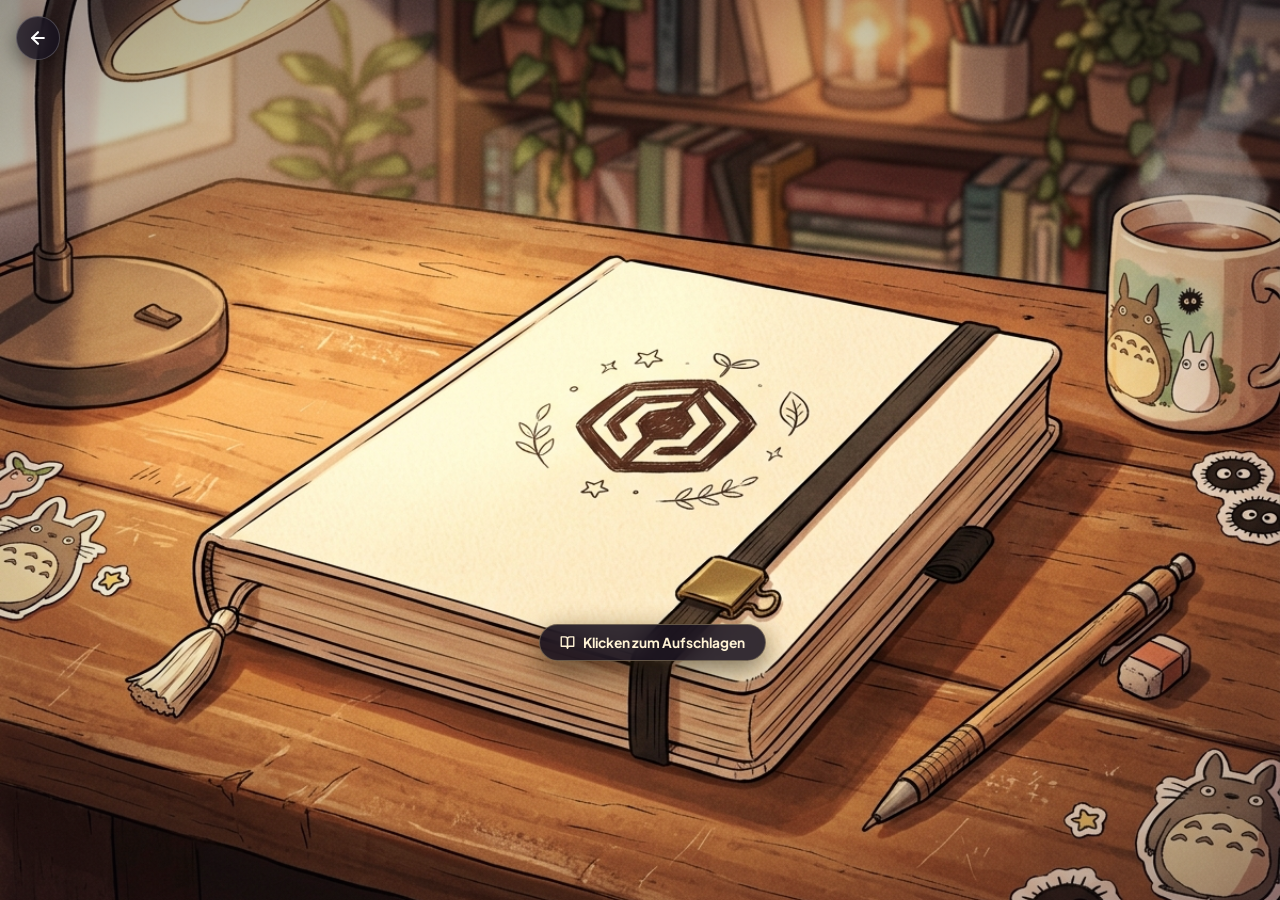
==== myNotebook.html @ 1971ec90 "feat: add myNotebook feature with interactive desk scene and notebook reader interface" ====
<!doctype html>
<html lang="de">
<head>
  <meta charset="utf-8">
  <meta name="viewport" content="width=device-width,initial-scale=1,viewport-fit=cover">
  <title>myNotebook · Hexagonum</title>
  <meta name="description" content="myNotebook – Offizielle Ankündigungen, Dev-Logs und Zukunftsideen von Hexagonum.">
  <link rel="preconnect" href="https://fonts.googleapis.com">
  <link rel="preconnect" href="https://fonts.gstatic.com" crossorigin>
  <link rel="stylesheet" href="https://fonts.googleapis.com/css2?family=IBM+Plex+Mono:wght@500;600&family=Plus+Jakarta+Sans:wght@400;500;600;700;800&display=swap">

  <style>
    /* ===== RESET & BASE ===== */
    *, *::before, *::after { box-sizing: border-box; margin: 0; padding: 0; }

    html, body {
      width: 100%; height: 100%; overflow: hidden;
      font-family: 'Plus Jakarta Sans', system-ui, -apple-system, sans-serif;
      background: #0D0A14;
      color: #16142A;
      user-select: none;
      -webkit-user-select: none;
    }

    /* ===== TOP RETURN BUTTON ONLY ===== */
    .btn-back {
      position: fixed;
      top: max(16px, env(safe-area-inset-top, 16px));
      left: max(16px, env(safe-area-inset-left, 16px));
      z-index: 999;
      width: 44px; height: 44px;
      border-radius: 50%;
      background: rgba(18, 14, 28, 0.75);
      -webkit-backdrop-filter: blur(14px);
      backdrop-filter: blur(14px);
      border: 1px solid rgba(255, 255, 255, 0.2);
      color: #FFFFFF;
      display: flex; align-items: center; justify-content: center;
      text-decoration: none;
      box-shadow: 0 6px 20px rgba(0, 0, 0, 0.45);
      transition: all 0.25s cubic-bezier(0.2, 0.8, 0.2, 1);
      cursor: pointer;
    }
    .btn-back:hover {
      background: rgba(30, 22, 50, 0.95);
      border-color: rgba(255, 255, 255, 0.4);
      transform: translateX(-3px) scale(1.06);
    }
    .btn-back svg { display: block; flex: none; }

    /* ===== DESK SCENE (Cartoon Book on Desk) ===== */
    #desk-scene {
      position: fixed; inset: 0;
      background: url('img/desk_notebook_closed.jpg') center center / cover no-repeat;
      display: flex; align-items: center; justify-content: center;
      transition: filter 0.6s ease, transform 0.6s cubic-bezier(0.16, 1, 0.3, 1), opacity 0.6s ease;
      will-change: transform, filter, opacity;
    }
    #desk-scene.zooming {
      transform: scale(1.08);
      filter: blur(3px);
      opacity: 0.15;
    }

    /* Vignette overlay */
    #desk-scene::after {
      content: '';
      position: absolute; inset: 0; pointer-events: none;
      background: radial-gradient(ellipse 90% 80% at 50% 55%, transparent 40%, rgba(10, 7, 18, 0.45) 95%);
    }

    /* Hotspot over the notebook on the table */
    #notebook-hotspot {
      position: relative;
      z-index: 10;
      width: clamp(260px, 36vw, 440px);
      aspect-ratio: 4 / 3.4;
      margin-top: 8vh;
      margin-left: 2vw;
      border-radius: 20px;
      cursor: pointer;
      display: flex;
      flex-direction: column;
      align-items: center;
      justify-content: flex-end;
      padding-bottom: 12px;
      transition: transform 0.35s cubic-bezier(0.18, 0.89, 0.32, 1.25);
    }

    /* Glow outline on hover */
    #notebook-hotspot::before {
      content: '';
      position: absolute;
      inset: 8px;
      border-radius: 16px;
      border: 2px dashed rgba(255, 220, 140, 0);
      background: rgba(255, 235, 170, 0);
      transition: all 0.35s ease;
      pointer-events: none;
    }

    #notebook-hotspot:hover {
      transform: translateY(-8px) scale(1.02);
    }

    #notebook-hotspot:hover::before {
      border-color: rgba(255, 230, 150, 0.7);
      background: rgba(255, 220, 130, 0.08);
      box-shadow: 0 0 35px rgba(255, 200, 100, 0.35);
    }

    /* Floating hint button below the book */
    .desk-open-badge {
      display: inline-flex;
      align-items: center;
      gap: 8px;
      padding: 9px 20px;
      background: rgba(20, 15, 28, 0.86);
      -webkit-backdrop-filter: blur(12px);
      backdrop-filter: blur(12px);
      border: 1px solid rgba(255, 230, 160, 0.3);
      border-radius: 999px;
      font-size: 0.86rem;
      font-weight: 700;
      color: #FFF3D6;
      box-shadow: 0 10px 28px rgba(0, 0, 0, 0.5), 0 0 20px rgba(230, 170, 70, 0.2);
      transition: transform 0.25s ease, background 0.25s ease;
      pointer-events: none;
      animation: float-pulse 3s ease-in-out infinite;
    }

    #notebook-hotspot:hover .desk-open-badge {
      transform: translateY(-3px) scale(1.06);
      background: rgba(35, 24, 50, 0.95);
      border-color: rgba(255, 230, 160, 0.6);
    }

    @keyframes float-pulse {
      0%, 100% { transform: translateY(0); }
      50% { transform: translateY(-5px); }
    }

    /* ===== OPEN NOTEBOOK OVERLAY ===== */
    /* Requirement 3: Background in wood design */
    #open-overlay {
      position: fixed;
      inset: 0;
      z-index: 100;
      background:
        radial-gradient(ellipse 95% 85% at 50% 50%, rgba(20, 14, 8, 0.25) 0%, rgba(10, 6, 3, 0.68) 100%),
        url('img/wood_desk_open_bg.jpg') center center / cover no-repeat;
      display: flex;
      flex-direction: column;
      align-items: center;
      justify-content: center;
      padding: 20px;
      opacity: 0;
      pointer-events: none;
      transform: scale(0.95);
      transition: opacity 0.5s cubic-bezier(0.16, 1, 0.3, 1), transform 0.5s cubic-bezier(0.16, 1, 0.3, 1);
    }

    #open-overlay.active {
      opacity: 1;
      pointer-events: auto;
      transform: scale(1);
    }

    /* Close button top right */
    .btn-close-book {
      position: absolute;
      top: max(16px, env(safe-area-inset-top, 16px));
      right: max(16px, env(safe-area-inset-right, 16px));
      z-index: 120;
      padding: 8px 18px;
      border-radius: 999px;
      background: rgba(24, 18, 12, 0.82);
      -webkit-backdrop-filter: blur(14px);
      backdrop-filter: blur(14px);
      border: 1px solid rgba(255, 255, 255, 0.16);
      color: #F5EFE6;
      font-size: 0.82rem;
      font-weight: 600;
      font-family: inherit;
      cursor: pointer;
      display: flex;
      align-items: center;
      gap: 7px;
      box-shadow: 0 8px 24px rgba(0, 0, 0, 0.4);
      transition: all 0.2s ease;
    }

    .btn-close-book:hover {
      background: rgba(45, 32, 20, 0.95);
      border-color: rgba(255, 255, 255, 0.35);
      transform: translateY(-2px);
      color: #FFFFFF;
    }

    /* ===== STRAIGHT OPEN NOTEBOOK (Requirement 1) ===== */
    .notebook-container {
      position: relative;
      width: 100%;
      max-width: 980px;
      height: clamp(440px, 76vh, 640px);
      display: flex;
      align-items: center;
      justify-content: center;
    }

    /* Navigation Arrows */
    .nav-arrow {
      position: absolute;
      top: 50%;
      z-index: 30;
      transform: translateY(-50%);
      width: 44px;
      height: 44px;
      border-radius: 50%;
      background: rgba(26, 18, 12, 0.85);
      -webkit-backdrop-filter: blur(12px);
      backdrop-filter: blur(12px);
      border: 1px solid rgba(255, 255, 255, 0.22);
      color: #FFFFFF;
      display: flex;
      align-items: center;
      justify-content: center;
      cursor: pointer;
      box-shadow: 0 8px 24px rgba(0, 0, 0, 0.45);
      transition: all 0.2s cubic-bezier(0.2, 0.8, 0.2, 1);
    }
    .nav-arrow:hover {
      background: rgba(48, 34, 22, 0.98);
      border-color: rgba(255, 255, 255, 0.45);
      transform: translateY(-50%) scale(1.1);
    }
    .nav-arrow:disabled {
      opacity: 0.2;
      pointer-events: none;
    }
    #btn-prev { left: -22px; }
    #btn-next { right: -22px; }

    /* The Straight Open Book */
    .notebook-spread {
      position: relative;
      z-index: 10;
      width: 100%;
      height: 100%;
      display: flex;
      flex-direction: row;
      border-radius: 12px;
      background: #FFFFFF;
      box-shadow:
        0 35px 80px -15px rgba(0, 0, 0, 0.7),
        0 12px 30px -8px rgba(0, 0, 0, 0.5),
        0 0 0 1px rgba(0, 0, 0, 0.08);
      overflow: hidden;
      transform: none !important; /* Guarantee 100% straight notebook */
    }

    .notebook-spread.turning {
      animation: spread-flip 0.35s ease;
    }

    @keyframes spread-flip {
      0%, 100% { filter: brightness(1); }
      50% { filter: brightness(0.92); }
    }

    /* Center Spine Crease */
    .notebook-spine {
      position: absolute;
      top: 0;
      bottom: 0;
      left: 50%;
      width: 36px;
      transform: translateX(-50%);
      z-index: 20;
      background: linear-gradient(
        90deg,
        rgba(0, 0, 0, 0.2) 0%,
        rgba(0, 0, 0, 0.06) 35%,
        rgba(0, 0, 0, 0.03) 50%,
        rgba(0, 0, 0, 0.06) 65%,
        rgba(0, 0, 0, 0.2) 100%
      );
      pointer-events: none;
    }

    /* Bookmark Ribbon */
    .bookmark-ribbon {
      position: absolute;
      top: -6px;
      left: calc(50% - 7px);
      width: 14px;
      height: calc(100% + 28px);
      background: linear-gradient(180deg, #991B1B 0%, #DC2626 80%, #7F1D1D 100%);
      box-shadow: 2px 4px 10px rgba(0, 0, 0, 0.35);
      z-index: 25;
      pointer-events: none;
      clip-path: polygon(0 0, 100% 0, 100% 100%, 50% calc(100% - 10px), 0 100%);
    }

    /* ===== CLEAN WHITE PAGES (Requirement 1) ===== */
    .page {
      flex: 1;
      height: 100%;
      background: #FFFFFF;
      overflow-y: auto;
      overflow-x: hidden;
      padding: 38px 42px 44px;
      display: flex;
      flex-direction: column;
      position: relative;
    }

    .page::-webkit-scrollbar { width: 5px; }
    .page::-webkit-scrollbar-thumb { background: rgba(0, 0, 0, 0.12); border-radius: 999px; }

    .page-left {
      border-right: 1px solid rgba(0, 0, 0, 0.06);
      box-shadow: inset -15px 0 25px rgba(0, 0, 0, 0.03);
    }

    .page-right {
      box-shadow: inset 15px 0 25px rgba(0, 0, 0, 0.03);
    }

    /* Page Content Styling: Editorial & Announcement */
    .page-badge {
      align-self: flex-start;
      font-family: 'IBM Plex Mono', monospace;
      font-size: 0.65rem;
      font-weight: 600;
      letter-spacing: 0.14em;
      text-transform: uppercase;
      padding: 3px 10px;
      border-radius: 4px;
      margin-bottom: 12px;
    }
    .badge-purple { background: #F3EEFE; color: #7C3AED; }
    .badge-blue { background: #EFF6FF; color: #2563EB; }
    .badge-amber { background: #FEF3C7; color: #D97706; }

    .page-title {
      font-size: 1.45rem;
      font-weight: 800;
      color: #12131A;
      letter-spacing: -0.02em;
      line-height: 1.25;
      margin-bottom: 6px;
    }

    .page-date {
      font-family: 'IBM Plex Mono', monospace;
      font-size: 0.72rem;
      color: #797E96;
      margin-bottom: 20px;
      display: block;
      border-bottom: 1px solid #ECEEF4;
      padding-bottom: 8px;
    }

    /* Announcement Cards & Paragraphs */
    .announce-card {
      background: #F8F9FC;
      border: 1px solid #E8EBF3;
      border-left: 4px solid #7C3AED;
      border-radius: 8px;
      padding: 14px 16px;
      margin-bottom: 16px;
    }

    .announce-card.card-blue { border-left-color: #2563EB; }
    .announce-card.card-amber { border-left-color: #F59E0B; }
    .announce-card.card-green { border-left-color: #10B981; }

    .announce-title {
      font-size: 0.96rem;
      font-weight: 700;
      color: #12131A;
      margin-bottom: 4px;
      display: flex;
      align-items: center;
      gap: 6px;
    }

    .announce-text {
      font-size: 0.86rem;
      line-height: 1.55;
      color: #4B4E63;
    }

    .bullet-list {
      list-style: none;
      margin: 10px 0;
      display: flex;
      flex-direction: column;
      gap: 8px;
    }

    .bullet-list li {
      font-size: 0.86rem;
      line-height: 1.5;
      color: #374151;
      padding-left: 18px;
      position: relative;
    }

    .bullet-list li::before {
      content: '✦';
      position: absolute;
      left: 0;
      color: #7C3AED;
      font-size: 0.8rem;
    }

    /* Page Footer / Page Number */
    .page-foot {
      margin-top: auto;
      padding-top: 14px;
      border-top: 1px solid #ECEEF4;
      display: flex;
      justify-content: space-between;
      align-items: center;
      font-family: 'IBM Plex Mono', monospace;
      font-size: 0.68rem;
      color: #9CA3AF;
    }

    /* Bottom Page Indicator */
    .page-counter-badge {
      margin-top: 16px;
      font-family: 'IBM Plex Mono', monospace;
      font-size: 0.78rem;
      font-weight: 600;
      letter-spacing: 0.08em;
      color: rgba(255, 255, 255, 0.75);
      background: rgba(20, 15, 10, 0.7);
      padding: 4px 14px;
      border-radius: 999px;
      border: 1px solid rgba(255, 255, 255, 0.12);
    }

    /* Mobile adjustments */
    @media (max-width: 768px) {
      .notebook-spread { flex-direction: column; overflow-y: auto; }
      .notebook-spine, .bookmark-ribbon { display: none; }
      .page-left { border-right: none; border-bottom: 1px solid #ECEEF4; }
      .page { padding: 24px 22px; }
      #btn-prev { left: 4px; }
      #btn-next { right: 4px; }
    }
  </style>
</head>
<body>

  <!-- Top Return Button: ONLY element at the top, returns to index.html -->
  <a href="index.html" class="btn-back" aria-label="Zurück zum Studio" title="Zurück zum Studio">
    <svg width="20" height="20" viewBox="0 0 24 24" fill="none" stroke="currentColor"
         stroke-width="2.5" stroke-linecap="round" stroke-linejoin="round">
      <line x1="19" y1="12" x2="5" y2="12"/>
      <polyline points="12 19 5 12 12 5"/>
    </svg>
  </a>

  <!-- ===== DESK SCENE ===== -->
  <div id="desk-scene">
    <!-- Clickable Hotspot over the notebook on the table -->
    <div id="notebook-hotspot" role="button" tabindex="0" aria-label="Notizbuch aufschlagen">
      <div class="desk-open-badge">
        <svg width="15" height="15" viewBox="0 0 24 24" fill="none" stroke="currentColor"
             stroke-width="2.2" stroke-linecap="round" stroke-linejoin="round">
          <path d="M2 3h6a4 4 0 0 1 4 4v14a3 3 0 0 0-3-3H2z"/>
          <path d="M22 3h-6a4 4 0 0 0-4 4v14a3 3 0 0 1 3-3h7z"/>
        </svg>
        <span>Klicken zum Aufschlagen</span>
      </div>
    </div>
  </div>

  <!-- ===== OPEN NOTEBOOK OVERLAY ===== -->
  <div id="open-overlay" role="dialog" aria-modal="true" aria-label="Notizbuch geöffnet">
    <!-- Close Button -->
    <button class="btn-close-book" id="btn-close-book" type="button">
      <svg width="14" height="14" viewBox="0 0 24 24" fill="none" stroke="currentColor"
           stroke-width="2.2" stroke-linecap="round" stroke-linejoin="round">
        <line x1="18" y1="6" x2="6" y2="18"/>
        <line x1="6" y1="6" x2="18" y2="18"/>
      </svg>
      <span>Schließen</span>
    </button>

    <div class="notebook-container">
      <!-- Prev Navigation Button -->
      <button class="nav-arrow" id="btn-prev" type="button" aria-label="Vorherige Doppelseite">
        <svg width="20" height="20" viewBox="0 0 24 24" fill="none" stroke="currentColor"
             stroke-width="2.5" stroke-linecap="round" stroke-linejoin="round">
          <polyline points="15 18 9 12 15 6"/>
        </svg>
      </button>

      <!-- Straight Open Notebook Spread -->
      <div class="notebook-spread" id="notebook-spread">
        <div class="notebook-spine"></div>
        <div class="bookmark-ribbon"></div>

        <!-- Left Page -->
        <div class="page page-left" id="page-left">
          <!-- Populated by JS -->
        </div>

        <!-- Right Page -->
        <div class="page page-right" id="page-right">
          <!-- Populated by JS -->
        </div>
      </div>

      <!-- Next Navigation Button -->
      <button class="nav-arrow" id="btn-next" type="button" aria-label="Nächste Doppelseite">
        <svg width="20" height="20" viewBox="0 0 24 24" fill="none" stroke="currentColor"
             stroke-width="2.5" stroke-linecap="round" stroke-linejoin="round">
          <polyline points="9 18 15 12 9 6"/>
        </svg>
      </button>
    </div>

    <!-- Clean Page Counter -->
    <div class="page-counter-badge" id="page-counter">Seite 1 von 3</div>
  </div>

  <!-- Scripts -->
  <script>
  (function () {
    'use strict';

    /* Audio Context */
    var audioCtx = null;
    function initAudio() {
      if (!audioCtx) {
        var AC = window.AudioContext || window.webkitAudioContext;
        if (AC) audioCtx = new AC();
      }
      if (audioCtx && audioCtx.state === 'suspended') {
        audioCtx.resume();
      }
    }

    function playRustle() {
      try {
        initAudio();
        if (!audioCtx) return;
        var len = Math.floor(audioCtx.sampleRate * 0.12);
        var buf = audioCtx.createBuffer(1, len, audioCtx.sampleRate);
        var d = buf.getChannelData(0);
        for (var i = 0; i < len; i++) {
          d[i] = (Math.random() * 2 - 1) * Math.sin((i / len) * Math.PI) * 0.35;
        }
        var src = audioCtx.createBufferSource();
        src.buffer = buf;
        var f = audioCtx.createBiquadFilter();
        f.type = 'lowpass';
        f.frequency.value = 1300;
        var g = audioCtx.createGain();
        g.gain.value = 0.45;
        src.connect(f);
        f.connect(g);
        g.connect(audioCtx.destination);
        src.start();
      } catch (e) {}
    }

    function playThump() {
      try {
        initAudio();
        if (!audioCtx) return;
        var osc = audioCtx.createOscillator();
        var g = audioCtx.createGain();
        osc.type = 'sine';
        osc.frequency.setValueAtTime(240, audioCtx.currentTime);
        osc.frequency.exponentialRampToValueAtTime(50, audioCtx.currentTime + 0.12);
        g.gain.setValueAtTime(0.4, audioCtx.currentTime);
        g.gain.exponentialRampToValueAtTime(0.01, audioCtx.currentTime + 0.12);
        osc.connect(g);
        g.connect(audioCtx.destination);
        osc.start();
        osc.stop(audioCtx.currentTime + 0.13);
        setTimeout(playRustle, 70);
      } catch (e) {}
    }

    /* Content Data: Clean White Announcement Pages */
    var SPREADS = [
      {
        pageNumber: "1",
        left: `
          <span class="page-badge badge-purple">HEXAGONUM DEV-LOG · #01</span>
          <h2 class="page-title">Offizielles Dev-Log &amp; Ankündigungen</h2>
          <span class="page-date">27. Oktober 2026 · Release &amp; Status</span>

          <div class="announce-card">
            <h3 class="announce-title">🚀 Blueprintv3 im Betatest</h3>
            <p class="announce-text">
              Nach intensiver Konzeption startet Blueprintv3 in die Testphase. Jede Anwendung im Hexagonum Studio erhält ihre eigene visuelle Identität, Farbwelt und eine passende Kassette.
            </p>
          </div>

          <div class="announce-card card-blue">
            <h3 class="announce-title">📼 Das Vintage Cassette-Rack ist live</h3>
            <p class="announce-text">
              Das neue Kassetten-Archiv im Studio-Startbildschirm ist ab sofort verfügbar. Kassetten können nun direkt aus dem Rack ausgewählt und angesteuert werden.
            </p>
          </div>

          <div class="page-foot">
            <span>HEXAGONUM STUDIO</span>
            <span>DEV-LOG</span>
          </div>
        `,
        right: `
          <span class="page-badge badge-blue">KONZEPTE &amp; VISION</span>
          <h2 class="page-title">myNotebook als Veröffentlichungs-Hub</h2>
          <span class="page-date">Zukunftsideen &amp; Sneak Peeks</span>

          <p class="announce-text" style="margin-bottom:14px;">
            Hier im Notizbuch veröffentlichen wir ab sofort alle Entwicklungs-Updates, Konzeptentwürfe und neuen Ideen direkt aus dem Studio.
          </p>

          <div class="announce-card card-amber">
            <h3 class="announce-title">✨ Geplante Features für 2026/2027:</h3>
            <ul class="bullet-list">
              <li><strong>Interaktive Cassette Player:</strong> Echte analoge Audio-Effekte mit Bandsättigung &amp; A/B-Seiten.</li>
              <li><strong>Community Cassettes:</strong> Nutzer können eigene Kassetten-Apps und Stories einreichen.</li>
              <li><strong>Live Dev Updates:</strong> Direkte Einblicke in laufende Builds und Sketches.</li>
            </ul>
          </div>

          <div class="page-foot">
            <span>KONZEPT V1.0</span>
            <span>SEITE 01</span>
          </div>
        `
      },
      {
        pageNumber: "2",
        left: `
          <span class="page-badge badge-amber">APP-KONZEPT #02</span>
          <h2 class="page-title">OC's World – Storybook &amp; Panels</h2>
          <span class="page-date">Charakter-Archiv &amp; Manga Reader</span>

          <div class="announce-card card-amber">
            <h3 class="announce-title">✦ Storybook &amp; Manga-Erlebnis</h3>
            <p class="announce-text">
              Ein interaktiver Reader mit handgezeichneten Panels, integrierter Lo-Fi Hintergrundmusik und sammelbaren Charakter-Kassetten.
            </p>
          </div>

          <div class="announce-card card-green">
            <h3 class="announce-title">✦ Die Figuren:</h3>
            <ul class="bullet-list">
              <li><strong>Kira (Adventurer v1.2):</strong> Beweglich, lebendig und mit Soul-Edge Klinge ausgerüstet.</li>
              <li><strong>Fantasie &amp; Lennor:</strong> Die kreative Kraft hinter den Welten.</li>
              <li><strong>Companion Drones:</strong> Kleine Helfer für Notizen und Navigation.</li>
            </ul>
          </div>

          <div class="page-foot">
            <span>PROJEKT KIRA</span>
            <span>SEITE 02</span>
          </div>
        `,
        right: `
          <span class="page-badge badge-purple">AUDIO &amp; DESIGN</span>
          <h2 class="page-title">Analog Tape Sound Engine</h2>
          <span class="page-date">Hardware-Haptik im Web</span>

          <p class="announce-text" style="margin-bottom:14px;">
            Software darf sich wieder lebendig und haptisch anfühlen. Wir übertragen das Gefühl von Kassettenbändern und Klick-Schaltern ins Web:
          </p>

          <div class="announce-card card-blue">
            <h3 class="announce-title">✦ Technische Eckpunkte:</h3>
            <ul class="bullet-list">
              <li>Synthetisierte Audio-Engine ohne schwere MP3-Dateien.</li>
              <li>Mechanische Klicks für Schalter, Eject und Playheads.</li>
              <li>Bandwobble &amp; Tape-Noise Simulation per Web Audio API.</li>
              <li>Nahtloses Blättern ohne Ladezeiten.</li>
            </ul>
          </div>

          <div class="page-foot">
            <span>AUDIO SYSTEM</span>
            <span>SEITE 03</span>
          </div>
        `
      },
      {
        pageNumber: "3",
        left: `
          <span class="page-badge badge-green">STUDIO ROADMAP</span>
          <h2 class="page-title">Roadmap 2026 / 2027</h2>
          <span class="page-date">Meilensteine &amp; nächste Releases</span>

          <div class="announce-card card-green">
            <h3 class="announce-title">Q4 2026: Blueprintv3 Launch</h3>
            <p class="announce-text">
              Fertigstellung der ersten Haupt-App im Studio. Öffentliche Vorstellung und Bereitstellung der ersten Cassette.
            </p>
          </div>

          <div class="announce-card card-blue">
            <h3 class="announce-title">Q1 2027: Analog Tape Player</h3>
            <p class="announce-text">
              Veröffentlichung des virtuellen Kassettenrekorders mit frei wählbaren Soundtracks und Themes.
            </p>
          </div>

          <div class="page-foot">
            <span>HEXAGONUM LABS</span>
            <span>SEITE 04</span>
          </div>
        `,
        right: `
          <span class="page-badge badge-purple">ABOUT US</span>
          <h2 class="page-title">A Studio, Not An Agency</h2>
          <span class="page-date">Philosophie &amp; Handwerk</span>

          <p class="announce-text" style="margin-bottom:14px;">
            Wir sind ein kleines Zwei-Mann-Studio. Wir erfinden Apps, gestalten sie, programmieren sie und veröffentlichen sie selbst. Jede App erhält ihren eigenen Look, ihre eigene Seite und ihre eigene Kassette.
          </p>

          <div class="announce-card">
            <h3 class="announce-title">✨ Unser Versprechen:</h3>
            <ul class="bullet-list">
              <li>Keine Standard-Templates, keine generischen Web-Apps.</li>
              <li>Handgefertigte Details und echte Begeisterung fürs Design.</li>
              <li>Transparente Updates und Dev-Logs in diesem Notizbuch.</li>
            </ul>
          </div>

          <div class="page-foot">
            <span>END OF VOLUME 01</span>
            <span>SEITE 05</span>
          </div>
        `
      }
    ];

    var currentSpread = 0;
    var isOpen = false;

    var deskScene = document.getElementById('desk-scene');
    var notebookHotspot = document.getElementById('notebook-hotspot');
    var openOverlay = document.getElementById('open-overlay');
    var btnCloseBook = document.getElementById('btn-close-book');
    var btnPrev = document.getElementById('btn-prev');
    var btnNext = document.getElementById('btn-next');
    var pageLeft = document.getElementById('page-left');
    var pageRight = document.getElementById('page-right');
    var pageCounter = document.getElementById('page-counter');
    var notebookSpread = document.getElementById('notebook-spread');

    function renderSpread(idx) {
      if (idx < 0 || idx >= SPREADS.length) return;
      currentSpread = idx;

      notebookSpread.classList.add('turning');
      setTimeout(function () {
        notebookSpread.classList.remove('turning');
      }, 350);

      var sp = SPREADS[idx];
      pageLeft.innerHTML = sp.left;
      pageRight.innerHTML = sp.right;

      pageCounter.textContent = 'Doppelseite ' + (idx + 1) + ' von ' + SPREADS.length;

      btnPrev.disabled = (idx === 0);
      btnNext.disabled = (idx === SPREADS.length - 1);
    }

    function openNotebook() {
      if (isOpen) return;
      isOpen = true;
      playThump();
      deskScene.classList.add('zooming');
      renderSpread(currentSpread);
      setTimeout(function () {
        openOverlay.classList.add('active');
      }, 200);
    }

    function closeNotebook() {
      if (!isOpen) return;
      isOpen = false;
      playThump();
      openOverlay.classList.remove('active');
      setTimeout(function () {
        deskScene.classList.remove('zooming');
      }, 250);
    }

    function turnPage(dir) {
      var nextIdx = currentSpread + dir;
      if (nextIdx >= 0 && nextIdx < SPREADS.length) {
        playRustle();
        renderSpread(nextIdx);
      }
    }

    /* Event Listeners */
    if (notebookHotspot) {
      notebookHotspot.addEventListener('click', openNotebook);
      notebookHotspot.addEventListener('keydown', function (e) {
        if (e.key === 'Enter' || e.key === ' ') {
          e.preventDefault();
          openNotebook();
        }
      });
    }

    if (btnCloseBook) btnCloseBook.addEventListener('click', closeNotebook);

    if (btnPrev) btnPrev.addEventListener('click', function () { turnPage(-1); });
    if (btnNext) btnNext.addEventListener('click', function () { turnPage(1); });

    /* Clicking on the wooden background outside the book closes it */
    openOverlay.addEventListener('click', function (e) {
      if (e.target === openOverlay) {
        closeNotebook();
      }
    });

    /* Keyboard navigation */
    window.addEventListener('keydown', function (e) {
      if (!isOpen) return;
      if (e.key === 'Escape') closeNotebook();
      if (e.key === 'ArrowRight') turnPage(1);
      if (e.key === 'ArrowLeft') turnPage(-1);
    });

    /* Auto-open if #open in URL */
    if (window.location.hash === '#open') {
      setTimeout(openNotebook, 250);
    }

  })();
  </script>
</body>
</html>
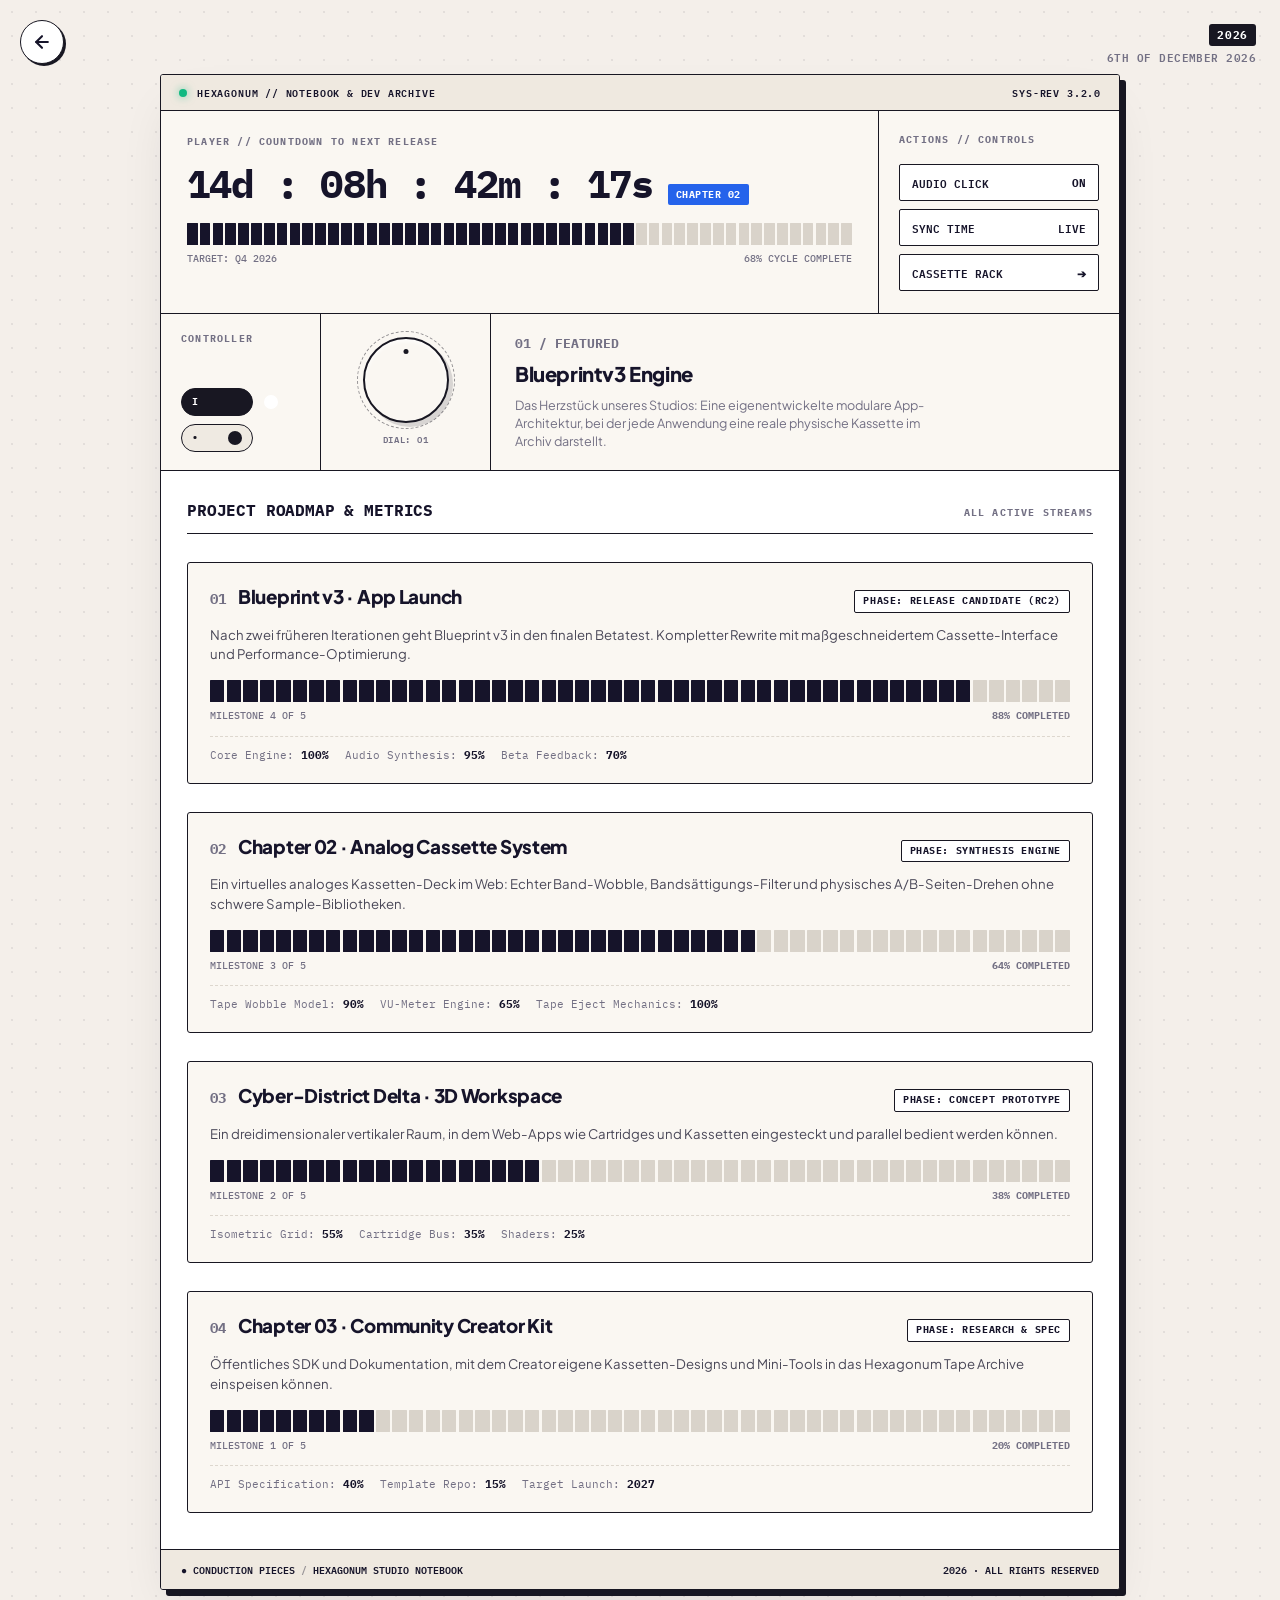
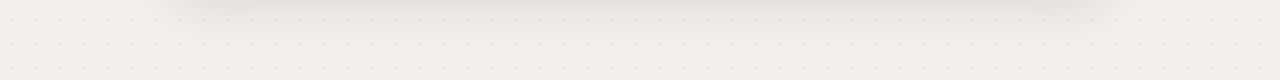
==== commit 91b17fa9: "feat: add styles, main script, and updates for website interface" ====
--- a/myNotebook.html
+++ b/myNotebook.html
@@ -3,460 +3,573 @@
 <head>
   <meta charset="utf-8">
   <meta name="viewport" content="width=device-width,initial-scale=1,viewport-fit=cover">
-  <title>myNotebook · Hexagonum</title>
-  <meta name="description" content="myNotebook – Offizielle Ankündigungen, Dev-Logs und Zukunftsideen von Hexagonum.">
+  <title>myNotebook · Project Tracker &amp; Archive</title>
+  <meta name="description" content="Hexagonum myNotebook – Minimalistischer Projekt-Tracker, Countdowns und Fortschrittsbalken im Braun / Teenage Engineering Design.">
   <link rel="preconnect" href="https://fonts.googleapis.com">
   <link rel="preconnect" href="https://fonts.gstatic.com" crossorigin>
-  <link rel="stylesheet" href="https://fonts.googleapis.com/css2?family=IBM+Plex+Mono:wght@500;600&family=Plus+Jakarta+Sans:wght@400;500;600;700;800&display=swap">
+  <link rel="stylesheet" href="https://fonts.googleapis.com/css2?family=IBM+Plex+Mono:ital,wght@0,400;0,500;0,600;0,700;1,400&family=Plus+Jakarta+Sans:wght@400;500;600;700;800&display=swap">
 
   <style>
-    /* ===== RESET & BASE ===== */
+    /* ===== RESET & INDUSTRIAL BASE (Inspo: Bild 3 & 4) ===== */
     *, *::before, *::after { box-sizing: border-box; margin: 0; padding: 0; }
 
+    :root {
+      --bg: #F4EFEA;
+      --panel-bg: #FAF7F2;
+      --card-bg: #FFFFFF;
+      --ink: #16142A;
+      --ink-muted: #737084;
+      --line: #181722;
+      --line-light: #E4DFD7;
+      --tick-off: #D9D3CA;
+      --tick-on: #16142A;
+      --accent: #2563EB;
+      --font: 'Plus Jakarta Sans', system-ui, -apple-system, sans-serif;
+      --font-mono: 'IBM Plex Mono', ui-monospace, Menlo, monospace;
+    }
+
     html, body {
-      width: 100%; height: 100%; overflow: hidden;
-      font-family: 'Plus Jakarta Sans', system-ui, -apple-system, sans-serif;
-      background: #0D0A14;
-      color: #16142A;
-      user-select: none;
-      -webkit-user-select: none;
-    }
-
-    /* ===== TOP RETURN BUTTON ONLY ===== */
+      min-height: 100%;
+      background-color: var(--bg);
+      color: var(--ink);
+      font-family: var(--font);
+      font-size: 15px;
+      line-height: 1.5;
+      -webkit-font-smoothing: antialiased;
+      overflow-x: hidden;
+    }
+
+    /* Subtle industrial dot grid */
+    body {
+      background-image: radial-gradient(rgba(24, 23, 34, 0.08) 1px, transparent 1px);
+      background-size: 24px 24px;
+      padding: 24px max(20px, env(safe-area-inset-left, 20px)) 60px max(20px, env(safe-area-inset-right, 20px));
+    }
+
+    /* ===== TOP RETURN BUTTON ONLY (TOP-LEFT) ===== */
     .btn-back {
       position: fixed;
-      top: max(16px, env(safe-area-inset-top, 16px));
-      left: max(16px, env(safe-area-inset-left, 16px));
+      top: max(20px, env(safe-area-inset-top, 20px));
+      left: max(20px, env(safe-area-inset-left, 20px));
       z-index: 999;
-      width: 44px; height: 44px;
+      width: 44px;
+      height: 44px;
       border-radius: 50%;
-      background: rgba(18, 14, 28, 0.75);
-      -webkit-backdrop-filter: blur(14px);
-      backdrop-filter: blur(14px);
-      border: 1px solid rgba(255, 255, 255, 0.2);
+      background: #FFFFFF;
+      border: 1.5px solid var(--line);
+      color: var(--ink);
+      display: flex;
+      align-items: center;
+      justify-content: center;
+      text-decoration: none;
+      box-shadow: 2px 2px 0 var(--line);
+      transition: all 0.2s cubic-bezier(0.2, 0.8, 0.2, 1);
+      cursor: pointer;
+    }
+    .btn-back:hover {
+      background: #181722;
       color: #FFFFFF;
-      display: flex; align-items: center; justify-content: center;
-      text-decoration: none;
-      box-shadow: 0 6px 20px rgba(0, 0, 0, 0.45);
-      transition: all 0.25s cubic-bezier(0.2, 0.8, 0.2, 1);
+      transform: translate(-1px, -1px);
+      box-shadow: 4px 4px 0 var(--line);
+    }
+    .btn-back svg { display: block; flex: none; }
+
+    /* Top-right date badge like Bild 3 */
+    .meta-top-right {
+      position: absolute;
+      top: max(24px, env(safe-area-inset-top, 24px));
+      right: max(24px, env(safe-area-inset-right, 24px));
+      display: flex;
+      flex-direction: column;
+      align-items: flex-end;
+      gap: 3px;
+      font-family: var(--font-mono);
+      pointer-events: none;
+    }
+    .badge-year {
+      background: var(--line);
+      color: #FFFFFF;
+      font-size: 0.72rem;
+      font-weight: 700;
+      padding: 3px 8px;
+      border-radius: 3px;
+      letter-spacing: 0.06em;
+    }
+    .date-text {
+      font-size: 0.75rem;
+      color: var(--ink-muted);
+      font-weight: 600;
+      letter-spacing: 0.04em;
+    }
+
+    /* ===== MAIN INDUSTRIAL CONTAINER ===== */
+    .page-wrapper {
+      max-width: 960px;
+      margin: 50px auto 30px;
+      position: relative;
+    }
+
+    /* Main Chassis (Braun / Dieter Rams Modular Box) */
+    .chassis {
+      background: var(--panel-bg);
+      border: 1.5px solid var(--line);
+      border-radius: 3px;
+      box-shadow:
+        0 24px 50px -15px rgba(22, 20, 42, 0.12),
+        6px 6px 0 var(--line);
+      overflow: hidden;
+    }
+
+    /* Chassis Top Header */
+    .chassis-header {
+      background: #EFE9E0;
+      border-bottom: 1.5px solid var(--line);
+      padding: 10px 18px;
+      display: flex;
+      justify-content: space-between;
+      align-items: center;
+      font-family: var(--font-mono);
+      font-size: 0.68rem;
+      font-weight: 600;
+      letter-spacing: 0.08em;
+      color: var(--ink);
+    }
+    .chassis-header-left {
+      display: flex;
+      align-items: center;
+      gap: 10px;
+    }
+    .status-dot {
+      width: 8px;
+      height: 8px;
+      border-radius: 50%;
+      background: #10B981;
+      box-shadow: 0 0 8px rgba(16, 185, 129, 0.6);
+      animation: pulse-dot 2.5s ease-in-out infinite;
+    }
+    @keyframes pulse-dot {
+      0%, 100% { opacity: 1; transform: scale(1); }
+      50% { opacity: 0.4; transform: scale(0.85); }
+    }
+
+    /* ===== SECTION 1: PLAYER & NEXT PROJECT COUNTDOWN (Bild 3 & 4) ===== */
+    .section-player {
+      display: grid;
+      grid-template-columns: 1fr 240px;
+      border-bottom: 1.5px solid var(--line);
+    }
+    @media (max-width: 760px) {
+      .section-player { grid-template-columns: 1fr; }
+    }
+
+    .player-left {
+      padding: 24px 26px;
+      border-right: 1.5px solid var(--line);
+      display: flex;
+      flex-direction: column;
+      gap: 14px;
+    }
+    @media (max-width: 760px) {
+      .player-left { border-right: none; border-bottom: 1.5px solid var(--line); }
+    }
+
+    .meta-tag {
+      font-family: var(--font-mono);
+      font-size: 0.66rem;
+      font-weight: 700;
+      letter-spacing: 0.12em;
+      text-transform: uppercase;
+      color: var(--ink-muted);
+    }
+
+    /* Digital Countdown Timer Readout */
+    .countdown-display {
+      display: flex;
+      align-items: baseline;
+      gap: 14px;
+      flex-wrap: wrap;
+    }
+
+    .countdown-digits {
+      font-family: var(--font-mono);
+      font-size: clamp(1.8rem, 4.2vw, 2.6rem);
+      font-weight: 700;
+      letter-spacing: -0.02em;
+      color: var(--ink);
+      line-height: 1;
+    }
+
+    .countdown-badge {
+      font-family: var(--font-mono);
+      font-size: 0.68rem;
+      font-weight: 700;
+      color: #FFFFFF;
+      background: #2563EB;
+      padding: 3px 8px;
+      border-radius: 2px;
+      letter-spacing: 0.05em;
+    }
+
+    /* THE VERTICAL-LINE SEGMENTED PROGRESS BAR (Bild 4 Signature) */
+    .tick-bar-wrapper {
+      width: 100%;
+      display: flex;
+      flex-direction: column;
+      gap: 6px;
+      margin-top: 4px;
+    }
+
+    .tick-bar {
+      display: flex;
+      align-items: center;
+      gap: 2.2px;
+      width: 100%;
+      height: 22px;
+    }
+
+    .tick-bar .tick {
+      flex: 1;
+      height: 100%;
+      background: var(--tick-off);
+      border-radius: 0.5px;
+      transition: background 0.25s ease;
+    }
+
+    .tick-bar .tick.on {
+      background: var(--tick-on);
+    }
+
+    .tick-bar-sub {
+      display: flex;
+      justify-content: space-between;
+      align-items: center;
+      font-family: var(--font-mono);
+      font-size: 0.68rem;
+      color: var(--ink-muted);
+      font-weight: 500;
+    }
+
+    /* Player Right: Actions & Tools */
+    .player-right {
+      padding: 22px 20px;
+      background: #FAF7F2;
+      display: flex;
+      flex-direction: column;
+      justify-content: space-between;
+      gap: 16px;
+    }
+
+    .action-pill-group {
+      display: flex;
+      flex-direction: column;
+      gap: 8px;
+    }
+
+    .action-btn {
+      display: flex;
+      align-items: center;
+      justify-content: space-between;
+      padding: 8px 12px;
+      background: #FFFFFF;
+      border: 1px solid var(--line);
+      border-radius: 2px;
+      font-family: var(--font-mono);
+      font-size: 0.72rem;
+      font-weight: 600;
+      color: var(--ink);
       cursor: pointer;
-    }
-    .btn-back:hover {
-      background: rgba(30, 22, 50, 0.95);
-      border-color: rgba(255, 255, 255, 0.4);
-      transform: translateX(-3px) scale(1.06);
-    }
-    .btn-back svg { display: block; flex: none; }
-
-    /* ===== DESK SCENE (Cartoon Book on Desk) ===== */
-    #desk-scene {
-      position: fixed; inset: 0;
-      background: url('img/desk_notebook_closed.jpg') center center / cover no-repeat;
-      display: flex; align-items: center; justify-content: center;
-      transition: filter 0.6s ease, transform 0.6s cubic-bezier(0.16, 1, 0.3, 1), opacity 0.6s ease;
-      will-change: transform, filter, opacity;
-    }
-    #desk-scene.zooming {
-      transform: scale(1.08);
-      filter: blur(3px);
-      opacity: 0.15;
-    }
-
-    /* Vignette overlay */
-    #desk-scene::after {
-      content: '';
-      position: absolute; inset: 0; pointer-events: none;
-      background: radial-gradient(ellipse 90% 80% at 50% 55%, transparent 40%, rgba(10, 7, 18, 0.45) 95%);
-    }
-
-    /* Hotspot over the notebook on the table */
-    #notebook-hotspot {
+      transition: all 0.15s ease;
+    }
+    .action-btn:hover {
+      background: #181722;
+      color: #FFFFFF;
+    }
+    .action-btn:active {
+      transform: translateY(1px);
+    }
+
+    /* ===== SECTION 2: CONTROLLER & ROTARY KNOB (Bild 3 Inspo) ===== */
+    .section-controller {
+      display: grid;
+      grid-template-columns: 160px 170px 1fr;
+      border-bottom: 1.5px solid var(--line);
+      background: #FAF7F2;
+    }
+    @media (max-width: 820px) {
+      .section-controller { grid-template-columns: 1fr 1fr; }
+      .controller-pocket { grid-column: span 2; border-top: 1.5px solid var(--line); }
+    }
+    @media (max-width: 540px) {
+      .section-controller { grid-template-columns: 1fr; }
+      .controller-pocket { grid-column: span 1; }
+    }
+
+    /* Left: Hardware Toggle Capsules */
+    .controller-left {
+      padding: 18px 20px;
+      border-right: 1.5px solid var(--line);
+      display: flex;
+      flex-direction: column;
+      justify-content: space-between;
+      gap: 14px;
+    }
+
+    .toggle-pill {
+      display: flex;
+      align-items: center;
+      justify-content: space-between;
+      padding: 4px 10px;
+      background: #EFEAE2;
+      border: 1.5px solid var(--line);
+      border-radius: 999px;
+      width: 72px;
+      height: 28px;
+      cursor: pointer;
       position: relative;
-      z-index: 10;
-      width: clamp(260px, 36vw, 440px);
-      aspect-ratio: 4 / 3.4;
-      margin-top: 8vh;
-      margin-left: 2vw;
-      border-radius: 20px;
-      cursor: pointer;
-      display: flex;
-      flex-direction: column;
-      align-items: center;
-      justify-content: flex-end;
-      padding-bottom: 12px;
-      transition: transform 0.35s cubic-bezier(0.18, 0.89, 0.32, 1.25);
-    }
-
-    /* Glow outline on hover */
-    #notebook-hotspot::before {
-      content: '';
-      position: absolute;
-      inset: 8px;
-      border-radius: 16px;
-      border: 2px dashed rgba(255, 220, 140, 0);
-      background: rgba(255, 235, 170, 0);
-      transition: all 0.35s ease;
-      pointer-events: none;
-    }
-
-    #notebook-hotspot:hover {
-      transform: translateY(-8px) scale(1.02);
-    }
-
-    #notebook-hotspot:hover::before {
-      border-color: rgba(255, 230, 150, 0.7);
-      background: rgba(255, 220, 130, 0.08);
-      box-shadow: 0 0 35px rgba(255, 200, 100, 0.35);
-    }
-
-    /* Floating hint button below the book */
-    .desk-open-badge {
-      display: inline-flex;
-      align-items: center;
-      gap: 8px;
-      padding: 9px 20px;
-      background: rgba(20, 15, 28, 0.86);
-      -webkit-backdrop-filter: blur(12px);
-      backdrop-filter: blur(12px);
-      border: 1px solid rgba(255, 230, 160, 0.3);
-      border-radius: 999px;
-      font-size: 0.86rem;
+      transition: background 0.2s ease;
+    }
+    .toggle-pill .pill-dot {
+      width: 14px;
+      height: 14px;
+      border-radius: 50%;
+      background: var(--line);
+      transition: transform 0.2s cubic-bezier(0.2, 0.8, 0.2, 1);
+    }
+    .toggle-pill.active {
+      background: #181722;
+    }
+    .toggle-pill.active .pill-dot {
+      transform: translateX(36px);
+      background: #FFFFFF;
+    }
+    .toggle-pill .pill-i {
+      font-family: var(--font-mono);
+      font-size: 0.65rem;
       font-weight: 700;
-      color: #FFF3D6;
-      box-shadow: 0 10px 28px rgba(0, 0, 0, 0.5), 0 0 20px rgba(230, 170, 70, 0.2);
-      transition: transform 0.25s ease, background 0.25s ease;
-      pointer-events: none;
-      animation: float-pulse 3s ease-in-out infinite;
-    }
-
-    #notebook-hotspot:hover .desk-open-badge {
-      transform: translateY(-3px) scale(1.06);
-      background: rgba(35, 24, 50, 0.95);
-      border-color: rgba(255, 230, 160, 0.6);
-    }
-
-    @keyframes float-pulse {
-      0%, 100% { transform: translateY(0); }
-      50% { transform: translateY(-5px); }
-    }
-
-    /* ===== OPEN NOTEBOOK OVERLAY ===== */
-    /* Requirement 3: Background in wood design */
-    #open-overlay {
-      position: fixed;
-      inset: 0;
-      z-index: 100;
-      background:
-        radial-gradient(ellipse 95% 85% at 50% 50%, rgba(20, 14, 8, 0.25) 0%, rgba(10, 6, 3, 0.68) 100%),
-        url('img/wood_desk_open_bg.jpg') center center / cover no-repeat;
+      color: var(--line);
+    }
+    .toggle-pill.active .pill-i { color: #fff; }
+
+    /* Center: Rotary Dial Knob (Image 3) */
+    .controller-center {
+      padding: 18px 20px;
+      border-right: 1.5px solid var(--line);
       display: flex;
       flex-direction: column;
       align-items: center;
       justify-content: center;
-      padding: 20px;
-      opacity: 0;
+      gap: 10px;
+      position: relative;
+    }
+
+    .rotary-knob-container {
+      position: relative;
+      width: 86px;
+      height: 86px;
+      cursor: pointer;
+    }
+
+    .rotary-arc {
+      position: absolute;
+      inset: -6px;
+      border-radius: 50%;
+      border: 1.5px dashed var(--line);
+      opacity: 0.45;
       pointer-events: none;
-      transform: scale(0.95);
-      transition: opacity 0.5s cubic-bezier(0.16, 1, 0.3, 1), transform 0.5s cubic-bezier(0.16, 1, 0.3, 1);
-    }
-
-    #open-overlay.active {
-      opacity: 1;
-      pointer-events: auto;
-      transform: scale(1);
-    }
-
-    /* Close button top right */
-    .btn-close-book {
-      position: absolute;
-      top: max(16px, env(safe-area-inset-top, 16px));
-      right: max(16px, env(safe-area-inset-right, 16px));
-      z-index: 120;
-      padding: 8px 18px;
-      border-radius: 999px;
-      background: rgba(24, 18, 12, 0.82);
-      -webkit-backdrop-filter: blur(14px);
-      backdrop-filter: blur(14px);
-      border: 1px solid rgba(255, 255, 255, 0.16);
-      color: #F5EFE6;
-      font-size: 0.82rem;
-      font-weight: 600;
-      font-family: inherit;
-      cursor: pointer;
-      display: flex;
-      align-items: center;
-      gap: 7px;
-      box-shadow: 0 8px 24px rgba(0, 0, 0, 0.4);
-      transition: all 0.2s ease;
-    }
-
-    .btn-close-book:hover {
-      background: rgba(45, 32, 20, 0.95);
-      border-color: rgba(255, 255, 255, 0.35);
-      transform: translateY(-2px);
-      color: #FFFFFF;
-    }
-
-    /* ===== STRAIGHT OPEN NOTEBOOK (Requirement 1) ===== */
-    .notebook-container {
+    }
+
+    .rotary-knob {
+      width: 86px;
+      height: 86px;
+      border-radius: 50%;
+      background: #FAF7F2;
+      border: 2px solid var(--line);
+      box-shadow:
+        4px 4px 0 rgba(24, 23, 34, 0.15),
+        inset 0 2px 4px rgba(255, 255, 255, 0.8);
       position: relative;
-      width: 100%;
-      max-width: 980px;
-      height: clamp(440px, 76vh, 640px);
+      transition: transform 0.3s cubic-bezier(0.2, 0.8, 0.2, 1);
       display: flex;
       align-items: center;
       justify-content: center;
     }
-
-    /* Navigation Arrows */
-    .nav-arrow {
+    .rotary-knob:hover {
+      box-shadow:
+        5px 5px 0 rgba(24, 23, 34, 0.25),
+        inset 0 0 10px rgba(0,0,0,0.05);
+    }
+
+    .knob-marker {
       position: absolute;
-      top: 50%;
-      z-index: 30;
-      transform: translateY(-50%);
-      width: 44px;
-      height: 44px;
+      top: 10px;
+      left: 50%;
+      transform: translateX(-50%);
+      width: 5px;
+      height: 5px;
       border-radius: 50%;
-      background: rgba(26, 18, 12, 0.85);
-      -webkit-backdrop-filter: blur(12px);
-      backdrop-filter: blur(12px);
-      border: 1px solid rgba(255, 255, 255, 0.22);
-      color: #FFFFFF;
-      display: flex;
+      background: #181722;
+    }
+
+    .knob-label {
+      font-family: var(--font-mono);
+      font-size: 0.62rem;
+      font-weight: 600;
+      letter-spacing: 0.08em;
+      color: var(--ink-muted);
+    }
+
+    /* Right: Pocket / Active Info */
+    .controller-pocket {
+      padding: 20px 24px;
+      display: flex;
+      flex-direction: column;
+      justify-content: center;
+      gap: 6px;
+    }
+    .pocket-num {
+      font-family: var(--font-mono);
+      font-size: 0.85rem;
+      font-weight: 700;
+      color: var(--ink-muted);
+    }
+    .pocket-title {
+      font-size: 1.35rem;
+      font-weight: 800;
+      letter-spacing: -0.02em;
+      color: var(--ink);
+    }
+    .pocket-desc {
+      font-size: 0.84rem;
+      color: var(--ink-muted);
+      line-height: 1.45;
+      max-width: 440px;
+    }
+
+    /* ===== SECTION 3: PROJECT PROGRESSBARS & HEADINGS (User Requirement) ===== */
+    .section-projects {
+      padding: 28px 26px 36px;
+      background: #FFFFFF;
+      display: flex;
+      flex-direction: column;
+      gap: 28px;
+    }
+
+    .projects-header-row {
+      display: flex;
+      justify-content: space-between;
+      align-items: baseline;
+      border-bottom: 1.5px solid var(--line);
+      padding-bottom: 10px;
+    }
+
+    .projects-title {
+      font-size: 1.05rem;
+      font-weight: 800;
+      letter-spacing: -0.01em;
+      text-transform: uppercase;
+      font-family: var(--font-mono);
+      color: var(--ink);
+    }
+
+    /* Each Project Row / Block */
+    .project-card {
+      background: #FAF7F2;
+      border: 1.5px solid var(--line);
+      border-radius: 3px;
+      padding: 20px 22px;
+      display: flex;
+      flex-direction: column;
+      gap: 12px;
+      transition: transform 0.2s ease, box-shadow 0.2s ease;
+    }
+    .project-card:hover {
+      transform: translateY(-2px);
+      box-shadow: 4px 4px 0 var(--line);
+    }
+
+    .project-card-top {
+      display: flex;
+      justify-content: space-between;
+      align-items: baseline;
+      flex-wrap: wrap;
+      gap: 8px;
+    }
+
+    .project-heading-wrap {
+      display: flex;
+      align-items: baseline;
+      gap: 12px;
+    }
+
+    .project-index {
+      font-family: var(--font-mono);
+      font-size: 0.95rem;
+      font-weight: 700;
+      color: var(--ink-muted);
+    }
+
+    .project-name {
+      font-size: 1.25rem;
+      font-weight: 800;
+      letter-spacing: -0.015em;
+      color: var(--ink);
+    }
+
+    .project-phase-badge {
+      font-family: var(--font-mono);
+      font-size: 0.65rem;
+      font-weight: 700;
+      padding: 3px 8px;
+      border-radius: 2px;
+      border: 1px solid var(--line);
+      background: #FFFFFF;
+      color: var(--ink);
+      letter-spacing: 0.06em;
+    }
+
+    .project-desc-line {
+      font-size: 0.88rem;
+      color: #4A4858;
+      line-height: 1.5;
+    }
+
+    .project-specs-row {
+      display: flex;
+      flex-wrap: wrap;
+      gap: 16px;
+      font-family: var(--font-mono);
+      font-size: 0.72rem;
+      color: var(--ink-muted);
+      border-top: 1px dashed #DDD7CE;
+      padding-top: 10px;
+    }
+    .spec-item b {
+      color: var(--ink);
+    }
+
+    /* ===== CHASSIS FOOTER (Like Bild 3 bottom) ===== */
+    .chassis-footer {
+      background: #EFE9E0;
+      border-top: 1.5px solid var(--line);
+      padding: 12px 20px;
+      display: flex;
+      justify-content: space-between;
       align-items: center;
-      justify-content: center;
-      cursor: pointer;
-      box-shadow: 0 8px 24px rgba(0, 0, 0, 0.45);
-      transition: all 0.2s cubic-bezier(0.2, 0.8, 0.2, 1);
-    }
-    .nav-arrow:hover {
-      background: rgba(48, 34, 22, 0.98);
-      border-color: rgba(255, 255, 255, 0.45);
-      transform: translateY(-50%) scale(1.1);
-    }
-    .nav-arrow:disabled {
-      opacity: 0.2;
-      pointer-events: none;
-    }
-    #btn-prev { left: -22px; }
-    #btn-next { right: -22px; }
-
-    /* The Straight Open Book */
-    .notebook-spread {
-      position: relative;
-      z-index: 10;
-      width: 100%;
-      height: 100%;
-      display: flex;
-      flex-direction: row;
-      border-radius: 12px;
-      background: #FFFFFF;
-      box-shadow:
-        0 35px 80px -15px rgba(0, 0, 0, 0.7),
-        0 12px 30px -8px rgba(0, 0, 0, 0.5),
-        0 0 0 1px rgba(0, 0, 0, 0.08);
-      overflow: hidden;
-      transform: none !important; /* Guarantee 100% straight notebook */
-    }
-
-    .notebook-spread.turning {
-      animation: spread-flip 0.35s ease;
-    }
-
-    @keyframes spread-flip {
-      0%, 100% { filter: brightness(1); }
-      50% { filter: brightness(0.92); }
-    }
-
-    /* Center Spine Crease */
-    .notebook-spine {
-      position: absolute;
-      top: 0;
-      bottom: 0;
-      left: 50%;
-      width: 36px;
-      transform: translateX(-50%);
-      z-index: 20;
-      background: linear-gradient(
-        90deg,
-        rgba(0, 0, 0, 0.2) 0%,
-        rgba(0, 0, 0, 0.06) 35%,
-        rgba(0, 0, 0, 0.03) 50%,
-        rgba(0, 0, 0, 0.06) 65%,
-        rgba(0, 0, 0, 0.2) 100%
-      );
-      pointer-events: none;
-    }
-
-    /* Bookmark Ribbon */
-    .bookmark-ribbon {
-      position: absolute;
-      top: -6px;
-      left: calc(50% - 7px);
-      width: 14px;
-      height: calc(100% + 28px);
-      background: linear-gradient(180deg, #991B1B 0%, #DC2626 80%, #7F1D1D 100%);
-      box-shadow: 2px 4px 10px rgba(0, 0, 0, 0.35);
-      z-index: 25;
-      pointer-events: none;
-      clip-path: polygon(0 0, 100% 0, 100% 100%, 50% calc(100% - 10px), 0 100%);
-    }
-
-    /* ===== CLEAN WHITE PAGES (Requirement 1) ===== */
-    .page {
-      flex: 1;
-      height: 100%;
-      background: #FFFFFF;
-      overflow-y: auto;
-      overflow-x: hidden;
-      padding: 38px 42px 44px;
-      display: flex;
-      flex-direction: column;
-      position: relative;
-    }
-
-    .page::-webkit-scrollbar { width: 5px; }
-    .page::-webkit-scrollbar-thumb { background: rgba(0, 0, 0, 0.12); border-radius: 999px; }
-
-    .page-left {
-      border-right: 1px solid rgba(0, 0, 0, 0.06);
-      box-shadow: inset -15px 0 25px rgba(0, 0, 0, 0.03);
-    }
-
-    .page-right {
-      box-shadow: inset 15px 0 25px rgba(0, 0, 0, 0.03);
-    }
-
-    /* Page Content Styling: Editorial & Announcement */
-    .page-badge {
-      align-self: flex-start;
-      font-family: 'IBM Plex Mono', monospace;
-      font-size: 0.65rem;
+      font-family: var(--font-mono);
+      font-size: 0.68rem;
+      color: var(--ink);
       font-weight: 600;
-      letter-spacing: 0.14em;
-      text-transform: uppercase;
-      padding: 3px 10px;
-      border-radius: 4px;
-      margin-bottom: 12px;
-    }
-    .badge-purple { background: #F3EEFE; color: #7C3AED; }
-    .badge-blue { background: #EFF6FF; color: #2563EB; }
-    .badge-amber { background: #FEF3C7; color: #D97706; }
-
-    .page-title {
-      font-size: 1.45rem;
-      font-weight: 800;
-      color: #12131A;
-      letter-spacing: -0.02em;
-      line-height: 1.25;
-      margin-bottom: 6px;
-    }
-
-    .page-date {
-      font-family: 'IBM Plex Mono', monospace;
-      font-size: 0.72rem;
-      color: #797E96;
-      margin-bottom: 20px;
-      display: block;
-      border-bottom: 1px solid #ECEEF4;
-      padding-bottom: 8px;
-    }
-
-    /* Announcement Cards & Paragraphs */
-    .announce-card {
-      background: #F8F9FC;
-      border: 1px solid #E8EBF3;
-      border-left: 4px solid #7C3AED;
-      border-radius: 8px;
-      padding: 14px 16px;
-      margin-bottom: 16px;
-    }
-
-    .announce-card.card-blue { border-left-color: #2563EB; }
-    .announce-card.card-amber { border-left-color: #F59E0B; }
-    .announce-card.card-green { border-left-color: #10B981; }
-
-    .announce-title {
-      font-size: 0.96rem;
-      font-weight: 700;
-      color: #12131A;
-      margin-bottom: 4px;
+    }
+    .footer-left {
       display: flex;
       align-items: center;
       gap: 6px;
-    }
-
-    .announce-text {
-      font-size: 0.86rem;
-      line-height: 1.55;
-      color: #4B4E63;
-    }
-
-    .bullet-list {
-      list-style: none;
-      margin: 10px 0;
-      display: flex;
-      flex-direction: column;
-      gap: 8px;
-    }
-
-    .bullet-list li {
-      font-size: 0.86rem;
-      line-height: 1.5;
-      color: #374151;
-      padding-left: 18px;
-      position: relative;
-    }
-
-    .bullet-list li::before {
-      content: '✦';
-      position: absolute;
-      left: 0;
-      color: #7C3AED;
-      font-size: 0.8rem;
-    }
-
-    /* Page Footer / Page Number */
-    .page-foot {
-      margin-top: auto;
-      padding-top: 14px;
-      border-top: 1px solid #ECEEF4;
-      display: flex;
-      justify-content: space-between;
-      align-items: center;
-      font-family: 'IBM Plex Mono', monospace;
-      font-size: 0.68rem;
-      color: #9CA3AF;
-    }
-
-    /* Bottom Page Indicator */
-    .page-counter-badge {
-      margin-top: 16px;
-      font-family: 'IBM Plex Mono', monospace;
-      font-size: 0.78rem;
-      font-weight: 600;
-      letter-spacing: 0.08em;
-      color: rgba(255, 255, 255, 0.75);
-      background: rgba(20, 15, 10, 0.7);
-      padding: 4px 14px;
-      border-radius: 999px;
-      border: 1px solid rgba(255, 255, 255, 0.12);
-    }
-
-    /* Mobile adjustments */
-    @media (max-width: 768px) {
-      .notebook-spread { flex-direction: column; overflow-y: auto; }
-      .notebook-spine, .bookmark-ribbon { display: none; }
-      .page-left { border-right: none; border-bottom: 1px solid #ECEEF4; }
-      .page { padding: 24px 22px; }
-      #btn-prev { left: 4px; }
-      #btn-next { right: 4px; }
     }
   </style>
 </head>
 <body>
 
-  <!-- Top Return Button: ONLY element at the top, returns to index.html -->
+  <!-- Minimalist Circular Return Button (Top-Left) -->
   <a href="index.html" class="btn-back" aria-label="Zurück zum Studio" title="Zurück zum Studio">
     <svg width="20" height="20" viewBox="0 0 24 24" fill="none" stroke="currentColor"
          stroke-width="2.5" stroke-linecap="round" stroke-linejoin="round">
@@ -465,69 +578,233 @@
     </svg>
   </a>
 
-  <!-- ===== DESK SCENE ===== -->
-  <div id="desk-scene">
-    <!-- Clickable Hotspot over the notebook on the table -->
-    <div id="notebook-hotspot" role="button" tabindex="0" aria-label="Notizbuch aufschlagen">
-      <div class="desk-open-badge">
-        <svg width="15" height="15" viewBox="0 0 24 24" fill="none" stroke="currentColor"
-             stroke-width="2.2" stroke-linecap="round" stroke-linejoin="round">
-          <path d="M2 3h6a4 4 0 0 1 4 4v14a3 3 0 0 0-3-3H2z"/>
-          <path d="M22 3h-6a4 4 0 0 0-4 4v14a3 3 0 0 1 3-3h7z"/>
-        </svg>
-        <span>Klicken zum Aufschlagen</span>
+  <!-- Top-Right Metadata (Inspo: Bild 3) -->
+  <div class="meta-top-right">
+    <span class="badge-year">2026</span>
+    <span class="date-text" id="header-date">OCTOBER 2026</span>
+  </div>
+
+  <div class="page-wrapper">
+    <!-- Main Device Chassis -->
+    <div class="chassis">
+
+      <!-- Header Strip -->
+      <div class="chassis-header">
+        <div class="chassis-header-left">
+          <span class="status-dot"></span>
+          <span>HEXAGONUM // NOTEBOOK &amp; DEV ARCHIVE</span>
+        </div>
+        <div>SYS-REV 3.2.0</div>
       </div>
+
+      <!-- Section 1: PLAYER & COUNTDOWN (Direct Inspo: Bild 3 & 4) -->
+      <div class="section-player">
+        <!-- Countdown & Segmented Meter -->
+        <div class="player-left">
+          <span class="meta-tag">PLAYER // COUNTDOWN TO NEXT RELEASE</span>
+
+          <div class="countdown-display">
+            <div class="countdown-digits" id="live-countdown">14d : 08h : 42m : 19s</div>
+            <span class="countdown-badge">CHAPTER 02</span>
+          </div>
+
+          <!-- Vertical-Dash Segmented Progress Bar (Image 4 Signature) -->
+          <div class="tick-bar-wrapper">
+            <div class="tick-bar" id="countdown-tick-bar" data-percent="68" aria-label="Countdown Progress">
+              <!-- Rendered by JS -->
+            </div>
+            <div class="tick-bar-sub">
+              <span>TARGET: Q4 2026</span>
+              <span id="countdown-pct-label">68% CYCLE COMPLETE</span>
+            </div>
+          </div>
+        </div>
+
+        <!-- Actions / Control Pills -->
+        <div class="player-right">
+          <span class="meta-tag">ACTIONS // CONTROLS</span>
+          <div class="action-pill-group">
+            <button class="action-btn" id="btn-sound-toggle" type="button">
+              <span>AUDIO CLICK</span>
+              <strong id="sound-label">ON</strong>
+            </button>
+            <button class="action-btn" id="btn-sync" type="button">
+              <span>SYNC TIME</span>
+              <span>LIVE</span>
+            </button>
+            <button class="action-btn" id="btn-view-tape" type="button">
+              <span>CASSETTE RACK</span>
+              <span>➔</span>
+            </button>
+          </div>
+        </div>
+      </div>
+
+      <!-- Section 2: HARDWARE CONTROLLER & ROTARY DIAL (Bild 3 Inspo) -->
+      <div class="section-controller">
+        <!-- Toggle Switch Capsules -->
+        <div class="controller-left">
+          <span class="meta-tag">CONTROLLER</span>
+          <div style="display:flex; flex-direction:column; gap:8px;">
+            <div class="toggle-pill active" id="pill-power" role="switch" aria-checked="true" title="Power Bus">
+              <span class="pill-i">I</span>
+              <div class="pill-dot"></div>
+            </div>
+            <div class="toggle-pill" id="pill-mode" role="switch" aria-checked="false" title="Analog Saturation">
+              <span class="pill-i">•</span>
+              <div class="pill-dot"></div>
+            </div>
+          </div>
+        </div>
+
+        <!-- Rotary Dial Knob from Bild 3 -->
+        <div class="controller-center">
+          <div class="rotary-knob-container" id="knob-container" title="Drehen zum Umschalten">
+            <div class="rotary-arc"></div>
+            <div class="rotary-knob" id="rotary-knob">
+              <div class="knob-marker"></div>
+            </div>
+          </div>
+          <span class="knob-label" id="knob-readout">DIAL: 01</span>
+        </div>
+
+        <!-- Pocket Display -->
+        <div class="controller-pocket">
+          <span class="pocket-num" id="pocket-num">01 / FEATURED</span>
+          <h2 class="pocket-title" id="pocket-title">Blueprintv3 Engine</h2>
+          <p class="pocket-desc" id="pocket-desc">
+            Das Herzstück unseres Studios: Eine eigenentwickelte modulare App-Architektur, bei der jede Anwendung eine reale physische Kassette im Archiv darstellt.
+          </p>
+        </div>
+      </div>
+
+      <!-- Section 3: PROJECT PROGRESSBARS & HEADINGS (User Requirement) -->
+      <div class="section-projects">
+        <div class="projects-header-row">
+          <h3 class="projects-title">PROJECT ROADMAP &amp; METRICS</h3>
+          <span class="meta-tag">ALL ACTIVE STREAMS</span>
+        </div>
+
+        <!-- Project 1: Blueprint v3 -->
+        <div class="project-card" data-idx="1">
+          <div class="project-card-top">
+            <div class="project-heading-wrap">
+              <span class="project-index">01</span>
+              <h4 class="project-name">Blueprint v3 · App Launch</h4>
+            </div>
+            <span class="project-phase-badge">PHASE: RELEASE CANDIDATE (RC2)</span>
+          </div>
+          <p class="project-desc-line">
+            Nach zwei früheren Iterationen geht Blueprint v3 in den finalen Betatest. Kompletter Rewrite mit maßgeschneidertem Cassette-Interface und Performance-Optimierung.
+          </p>
+          <!-- Segmented Progress Bar (Image 4) -->
+          <div class="tick-bar-wrapper">
+            <div class="tick-bar" data-percent="88"></div>
+            <div class="tick-bar-sub">
+              <span>MILESTONE 4 OF 5</span>
+              <strong>88% COMPLETED</strong>
+            </div>
+          </div>
+          <div class="project-specs-row">
+            <span class="spec-item">Core Engine: <b>100%</b></span>
+            <span class="spec-item">Audio Synthesis: <b>95%</b></span>
+            <span class="spec-item">Beta Feedback: <b>70%</b></span>
+          </div>
+        </div>
+
+        <!-- Project 2: Chapter 02 (Analog Cassette Audio) -->
+        <div class="project-card" data-idx="2">
+          <div class="project-card-top">
+            <div class="project-heading-wrap">
+              <span class="project-index">02</span>
+              <h4 class="project-name">Chapter 02 · Analog Cassette System</h4>
+            </div>
+            <span class="project-phase-badge">PHASE: SYNTHESIS ENGINE</span>
+          </div>
+          <p class="project-desc-line">
+            Ein virtuelles analoges Kassetten-Deck im Web: Echter Band-Wobble, Bandsättigungs-Filter und physisches A/B-Seiten-Drehen ohne schwere Sample-Bibliotheken.
+          </p>
+          <!-- Segmented Progress Bar (Image 4) -->
+          <div class="tick-bar-wrapper">
+            <div class="tick-bar" data-percent="64"></div>
+            <div class="tick-bar-sub">
+              <span>MILESTONE 3 OF 5</span>
+              <strong>64% COMPLETED</strong>
+            </div>
+          </div>
+          <div class="project-specs-row">
+            <span class="spec-item">Tape Wobble Model: <b>90%</b></span>
+            <span class="spec-item">VU-Meter Engine: <b>65%</b></span>
+            <span class="spec-item">Tape Eject Mechanics: <b>100%</b></span>
+          </div>
+        </div>
+
+        <!-- Project 3: Cyber-District Delta -->
+        <div class="project-card" data-idx="3">
+          <div class="project-card-top">
+            <div class="project-heading-wrap">
+              <span class="project-index">03</span>
+              <h4 class="project-name">Cyber-District Delta · 3D Workspace</h4>
+            </div>
+            <span class="project-phase-badge">PHASE: CONCEPT PROTOTYPE</span>
+          </div>
+          <p class="project-desc-line">
+            Ein dreidimensionaler vertikaler Raum, in dem Web-Apps wie Cartridges und Kassetten eingesteckt und parallel bedient werden können.
+          </p>
+          <!-- Segmented Progress Bar (Image 4) -->
+          <div class="tick-bar-wrapper">
+            <div class="tick-bar" data-percent="38"></div>
+            <div class="tick-bar-sub">
+              <span>MILESTONE 2 OF 5</span>
+              <strong>38% COMPLETED</strong>
+            </div>
+          </div>
+          <div class="project-specs-row">
+            <span class="spec-item">Isometric Grid: <b>55%</b></span>
+            <span class="spec-item">Cartridge Bus: <b>35%</b></span>
+            <span class="spec-item">Shaders: <b>25%</b></span>
+          </div>
+        </div>
+
+        <!-- Project 4: Chapter 03 (Classified Concept) -->
+        <div class="project-card" data-idx="4">
+          <div class="project-card-top">
+            <div class="project-heading-wrap">
+              <span class="project-index">04</span>
+              <h4 class="project-name">Chapter 03 · Community Creator Kit</h4>
+            </div>
+            <span class="project-phase-badge">PHASE: RESEARCH &amp; SPEC</span>
+          </div>
+          <p class="project-desc-line">
+            Öffentliches SDK und Dokumentation, mit dem Creator eigene Kassetten-Designs und Mini-Tools in das Hexagonum Tape Archive einspeisen können.
+          </p>
+          <!-- Segmented Progress Bar (Image 4) -->
+          <div class="tick-bar-wrapper">
+            <div class="tick-bar" data-percent="20"></div>
+            <div class="tick-bar-sub">
+              <span>MILESTONE 1 OF 5</span>
+              <strong>20% COMPLETED</strong>
+            </div>
+          </div>
+          <div class="project-specs-row">
+            <span class="spec-item">API Specification: <b>40%</b></span>
+            <span class="spec-item">Template Repo: <b>15%</b></span>
+            <span class="spec-item">Target Launch: <b>2027</b></span>
+          </div>
+        </div>
+      </div>
+
+      <!-- Chassis Footer (Bild 3 Inspo) -->
+      <div class="chassis-footer">
+        <div class="footer-left">
+          <span>● CONDUCTION PIECES</span>
+          <span style="opacity:0.4;">/</span>
+          <span>HEXAGONUM STUDIO NOTEBOOK</span>
+        </div>
+        <div>2026 · ALL RIGHTS RESERVED</div>
+      </div>
+
     </div>
-  </div>
-
-  <!-- ===== OPEN NOTEBOOK OVERLAY ===== -->
-  <div id="open-overlay" role="dialog" aria-modal="true" aria-label="Notizbuch geöffnet">
-    <!-- Close Button -->
-    <button class="btn-close-book" id="btn-close-book" type="button">
-      <svg width="14" height="14" viewBox="0 0 24 24" fill="none" stroke="currentColor"
-           stroke-width="2.2" stroke-linecap="round" stroke-linejoin="round">
-        <line x1="18" y1="6" x2="6" y2="18"/>
-        <line x1="6" y1="6" x2="18" y2="18"/>
-      </svg>
-      <span>Schließen</span>
-    </button>
-
-    <div class="notebook-container">
-      <!-- Prev Navigation Button -->
-      <button class="nav-arrow" id="btn-prev" type="button" aria-label="Vorherige Doppelseite">
-        <svg width="20" height="20" viewBox="0 0 24 24" fill="none" stroke="currentColor"
-             stroke-width="2.5" stroke-linecap="round" stroke-linejoin="round">
-          <polyline points="15 18 9 12 15 6"/>
-        </svg>
-      </button>
-
-      <!-- Straight Open Notebook Spread -->
-      <div class="notebook-spread" id="notebook-spread">
-        <div class="notebook-spine"></div>
-        <div class="bookmark-ribbon"></div>
-
-        <!-- Left Page -->
-        <div class="page page-left" id="page-left">
-          <!-- Populated by JS -->
-        </div>
-
-        <!-- Right Page -->
-        <div class="page page-right" id="page-right">
-          <!-- Populated by JS -->
-        </div>
-      </div>
-
-      <!-- Next Navigation Button -->
-      <button class="nav-arrow" id="btn-next" type="button" aria-label="Nächste Doppelseite">
-        <svg width="20" height="20" viewBox="0 0 24 24" fill="none" stroke="currentColor"
-             stroke-width="2.5" stroke-linecap="round" stroke-linejoin="round">
-          <polyline points="9 18 15 12 9 6"/>
-        </svg>
-      </button>
-    </div>
-
-    <!-- Clean Page Counter -->
-    <div class="page-counter-badge" id="page-counter">Seite 1 von 3</div>
   </div>
 
   <!-- Scripts -->
@@ -535,8 +812,10 @@
   (function () {
     'use strict';
 
-    /* Audio Context */
+    /* Audio Feedback System */
     var audioCtx = null;
+    var soundEnabled = true;
+
     function initAudio() {
       if (!audioCtx) {
         var AC = window.AudioContext || window.webkitAudioContext;
@@ -547,303 +826,190 @@
       }
     }
 
-    function playRustle() {
-      try {
-        initAudio();
-        if (!audioCtx) return;
-        var len = Math.floor(audioCtx.sampleRate * 0.12);
-        var buf = audioCtx.createBuffer(1, len, audioCtx.sampleRate);
-        var d = buf.getChannelData(0);
-        for (var i = 0; i < len; i++) {
-          d[i] = (Math.random() * 2 - 1) * Math.sin((i / len) * Math.PI) * 0.35;
-        }
-        var src = audioCtx.createBufferSource();
-        src.buffer = buf;
-        var f = audioCtx.createBiquadFilter();
-        f.type = 'lowpass';
-        f.frequency.value = 1300;
-        var g = audioCtx.createGain();
-        g.gain.value = 0.45;
-        src.connect(f);
-        f.connect(g);
-        g.connect(audioCtx.destination);
-        src.start();
-      } catch (e) {}
-    }
-
-    function playThump() {
+    function playClickSound(freq, dur) {
+      if (!soundEnabled) return;
       try {
         initAudio();
         if (!audioCtx) return;
         var osc = audioCtx.createOscillator();
-        var g = audioCtx.createGain();
-        osc.type = 'sine';
-        osc.frequency.setValueAtTime(240, audioCtx.currentTime);
-        osc.frequency.exponentialRampToValueAtTime(50, audioCtx.currentTime + 0.12);
-        g.gain.setValueAtTime(0.4, audioCtx.currentTime);
-        g.gain.exponentialRampToValueAtTime(0.01, audioCtx.currentTime + 0.12);
-        osc.connect(g);
-        g.connect(audioCtx.destination);
+        var gain = audioCtx.createGain();
+        osc.type = 'square';
+        osc.frequency.setValueAtTime(freq || 600, audioCtx.currentTime);
+        osc.frequency.exponentialRampToValueAtTime(120, audioCtx.currentTime + (dur || 0.04));
+        gain.gain.setValueAtTime(0.35, audioCtx.currentTime);
+        gain.gain.exponentialRampToValueAtTime(0.001, audioCtx.currentTime + (dur || 0.04));
+        osc.connect(gain);
+        gain.connect(audioCtx.destination);
         osc.start();
-        osc.stop(audioCtx.currentTime + 0.13);
-        setTimeout(playRustle, 70);
+        osc.stop(audioCtx.currentTime + (dur || 0.045));
       } catch (e) {}
     }
 
-    /* Content Data: Clean White Announcement Pages */
-    var SPREADS = [
+    /* RENDER THE IMAGE 4 SEGMENTED TICK-MARK PROGRESS BARS */
+    function renderTickBars() {
+      var bars = document.querySelectorAll('.tick-bar');
+      bars.forEach(function (bar) {
+        var pct = parseInt(bar.getAttribute('data-percent') || '50', 10);
+        var totalTicks = 52;
+        var onCount = Math.round((pct / 100) * totalTicks);
+        bar.innerHTML = '';
+        for (var i = 0; i < totalTicks; i++) {
+          var tick = document.createElement('span');
+          tick.className = 'tick' + (i < onCount ? ' on' : '');
+          bar.appendChild(tick);
+        }
+      });
+    }
+    renderTickBars();
+
+    /* LIVE COUNTDOWN TIMER TO NEXT PROJECT RELEASE */
+    // Target: 14 days, 8 hours, 42 minutes from initial load
+    var targetTime = Date.now() + (14 * 86400000) + (8 * 3600000) + (42 * 60000) + (19 * 1000);
+    var countdownEl = document.getElementById('live-countdown');
+    var countdownBar = document.getElementById('countdown-tick-bar');
+
+    function updateCountdown() {
+      var now = Date.now();
+      var diff = targetTime - now;
+      if (diff < 0) diff = 0;
+
+      var d = Math.floor(diff / 86400000);
+      var h = Math.floor((diff % 86400000) / 3600000);
+      var m = Math.floor((diff % 3600000) / 60000);
+      var s = Math.floor((diff % 60000) / 1000);
+
+      var dStr = String(d).padStart(2, '0') + 'd';
+      var hStr = String(h).padStart(2, '0') + 'h';
+      var mStr = String(m).padStart(2, '0') + 'm';
+      var sStr = String(s).padStart(2, '0') + 's';
+
+      if (countdownEl) {
+        countdownEl.textContent = dStr + ' : ' + hStr + ' : ' + mStr + ' : ' + sStr;
+      }
+    }
+    updateCountdown();
+    setInterval(updateCountdown, 1000);
+
+    /* LIVE DATE HEADER */
+    var headerDate = document.getElementById('header-date');
+    if (headerDate) {
+      var d = new Date();
+      var months = ['JANUARY','FEBRUARY','MARCH','APRIL','MAY','JUNE','JULY','AUGUST','SEPTEMBER','OCTOBER','NOVEMBER','DECEMBER'];
+      headerDate.textContent = d.getDate() + 'TH OF ' + months[d.getMonth()] + ' ' + d.getFullYear();
+    }
+
+    /* SOUND TOGGLE BUTTON */
+    var btnSound = document.getElementById('btn-sound-toggle');
+    var soundLabel = document.getElementById('sound-label');
+    if (btnSound) {
+      btnSound.addEventListener('click', function () {
+        soundEnabled = !soundEnabled;
+        if (soundLabel) soundLabel.textContent = soundEnabled ? 'ON' : 'OFF';
+        if (soundEnabled) playClickSound(800, 0.05);
+      });
+    }
+
+    var btnSync = document.getElementById('btn-sync');
+    if (btnSync) {
+      btnSync.addEventListener('click', function () {
+        playClickSound(950, 0.03);
+        updateCountdown();
+      });
+    }
+
+    var btnViewTape = document.getElementById('btn-view-tape');
+    if (btnViewTape) {
+      btnViewTape.addEventListener('click', function () {
+        playClickSound(500, 0.04);
+        window.location.href = 'index.html';
+      });
+    }
+
+    /* HARDWARE TOGGLE PILLS */
+    var pillPower = document.getElementById('pill-power');
+    var pillMode = document.getElementById('pill-mode');
+
+    function bindPill(pill) {
+      if (!pill) return;
+      pill.addEventListener('click', function () {
+        var isActive = pill.classList.toggle('active');
+        pill.setAttribute('aria-checked', isActive ? 'true' : 'false');
+        playClickSound(isActive ? 750 : 350, 0.05);
+      });
+    }
+    bindPill(pillPower);
+    bindPill(pillMode);
+
+    /* ROTARY DIAL KNOB (Image 3) */
+    var knobContainer = document.getElementById('knob-container');
+    var rotaryKnob = document.getElementById('rotary-knob');
+    var knobReadout = document.getElementById('knob-readout');
+    var pocketNum = document.getElementById('pocket-num');
+    var pocketTitle = document.getElementById('pocket-title');
+    var pocketDesc = document.getElementById('pocket-desc');
+
+    var currentAngle = 0;
+    var projectList = [
       {
-        pageNumber: "1",
-        left: `
-          <span class="page-badge badge-purple">HEXAGONUM DEV-LOG · #01</span>
-          <h2 class="page-title">Offizielles Dev-Log &amp; Ankündigungen</h2>
-          <span class="page-date">27. Oktober 2026 · Release &amp; Status</span>
-
-          <div class="announce-card">
-            <h3 class="announce-title">🚀 Blueprintv3 im Betatest</h3>
-            <p class="announce-text">
-              Nach intensiver Konzeption startet Blueprintv3 in die Testphase. Jede Anwendung im Hexagonum Studio erhält ihre eigene visuelle Identität, Farbwelt und eine passende Kassette.
-            </p>
-          </div>
-
-          <div class="announce-card card-blue">
-            <h3 class="announce-title">📼 Das Vintage Cassette-Rack ist live</h3>
-            <p class="announce-text">
-              Das neue Kassetten-Archiv im Studio-Startbildschirm ist ab sofort verfügbar. Kassetten können nun direkt aus dem Rack ausgewählt und angesteuert werden.
-            </p>
-          </div>
-
-          <div class="page-foot">
-            <span>HEXAGONUM STUDIO</span>
-            <span>DEV-LOG</span>
-          </div>
-        `,
-        right: `
-          <span class="page-badge badge-blue">KONZEPTE &amp; VISION</span>
-          <h2 class="page-title">myNotebook als Veröffentlichungs-Hub</h2>
-          <span class="page-date">Zukunftsideen &amp; Sneak Peeks</span>
-
-          <p class="announce-text" style="margin-bottom:14px;">
-            Hier im Notizbuch veröffentlichen wir ab sofort alle Entwicklungs-Updates, Konzeptentwürfe und neuen Ideen direkt aus dem Studio.
-          </p>
-
-          <div class="announce-card card-amber">
-            <h3 class="announce-title">✨ Geplante Features für 2026/2027:</h3>
-            <ul class="bullet-list">
-              <li><strong>Interaktive Cassette Player:</strong> Echte analoge Audio-Effekte mit Bandsättigung &amp; A/B-Seiten.</li>
-              <li><strong>Community Cassettes:</strong> Nutzer können eigene Kassetten-Apps und Stories einreichen.</li>
-              <li><strong>Live Dev Updates:</strong> Direkte Einblicke in laufende Builds und Sketches.</li>
-            </ul>
-          </div>
-
-          <div class="page-foot">
-            <span>KONZEPT V1.0</span>
-            <span>SEITE 01</span>
-          </div>
-        `
+        idx: '01',
+        tag: '01 / FEATURED',
+        title: 'Blueprintv3 Engine',
+        desc: 'Das Herzstück unseres Studios: Eine eigenentwickelte modulare App-Architektur, bei der jede Anwendung eine reale physische Kassette im Archiv darstellt.'
       },
       {
-        pageNumber: "2",
-        left: `
-          <span class="page-badge badge-amber">APP-KONZEPT #02</span>
-          <h2 class="page-title">OC's World – Storybook &amp; Panels</h2>
-          <span class="page-date">Charakter-Archiv &amp; Manga Reader</span>
-
-          <div class="announce-card card-amber">
-            <h3 class="announce-title">✦ Storybook &amp; Manga-Erlebnis</h3>
-            <p class="announce-text">
-              Ein interaktiver Reader mit handgezeichneten Panels, integrierter Lo-Fi Hintergrundmusik und sammelbaren Charakter-Kassetten.
-            </p>
-          </div>
-
-          <div class="announce-card card-green">
-            <h3 class="announce-title">✦ Die Figuren:</h3>
-            <ul class="bullet-list">
-              <li><strong>Kira (Adventurer v1.2):</strong> Beweglich, lebendig und mit Soul-Edge Klinge ausgerüstet.</li>
-              <li><strong>Fantasie &amp; Lennor:</strong> Die kreative Kraft hinter den Welten.</li>
-              <li><strong>Companion Drones:</strong> Kleine Helfer für Notizen und Navigation.</li>
-            </ul>
-          </div>
-
-          <div class="page-foot">
-            <span>PROJEKT KIRA</span>
-            <span>SEITE 02</span>
-          </div>
-        `,
-        right: `
-          <span class="page-badge badge-purple">AUDIO &amp; DESIGN</span>
-          <h2 class="page-title">Analog Tape Sound Engine</h2>
-          <span class="page-date">Hardware-Haptik im Web</span>
-
-          <p class="announce-text" style="margin-bottom:14px;">
-            Software darf sich wieder lebendig und haptisch anfühlen. Wir übertragen das Gefühl von Kassettenbändern und Klick-Schaltern ins Web:
-          </p>
-
-          <div class="announce-card card-blue">
-            <h3 class="announce-title">✦ Technische Eckpunkte:</h3>
-            <ul class="bullet-list">
-              <li>Synthetisierte Audio-Engine ohne schwere MP3-Dateien.</li>
-              <li>Mechanische Klicks für Schalter, Eject und Playheads.</li>
-              <li>Bandwobble &amp; Tape-Noise Simulation per Web Audio API.</li>
-              <li>Nahtloses Blättern ohne Ladezeiten.</li>
-            </ul>
-          </div>
-
-          <div class="page-foot">
-            <span>AUDIO SYSTEM</span>
-            <span>SEITE 03</span>
-          </div>
-        `
+        idx: '02',
+        tag: '02 / NEXT CHAPTER',
+        title: 'Analog Cassette Audio',
+        desc: 'Virtuelles Vintage-Tape-Deck mit Echtzeit-WebAudio Bandsättigung, VU-Metern und interaktiver A/B-Seiten-Drehung.'
       },
       {
-        pageNumber: "3",
-        left: `
-          <span class="page-badge badge-green">STUDIO ROADMAP</span>
-          <h2 class="page-title">Roadmap 2026 / 2027</h2>
-          <span class="page-date">Meilensteine &amp; nächste Releases</span>
-
-          <div class="announce-card card-green">
-            <h3 class="announce-title">Q4 2026: Blueprintv3 Launch</h3>
-            <p class="announce-text">
-              Fertigstellung der ersten Haupt-App im Studio. Öffentliche Vorstellung und Bereitstellung der ersten Cassette.
-            </p>
-          </div>
-
-          <div class="announce-card card-blue">
-            <h3 class="announce-title">Q1 2027: Analog Tape Player</h3>
-            <p class="announce-text">
-              Veröffentlichung des virtuellen Kassettenrekorders mit frei wählbaren Soundtracks und Themes.
-            </p>
-          </div>
-
-          <div class="page-foot">
-            <span>HEXAGONUM LABS</span>
-            <span>SEITE 04</span>
-          </div>
-        `,
-        right: `
-          <span class="page-badge badge-purple">ABOUT US</span>
-          <h2 class="page-title">A Studio, Not An Agency</h2>
-          <span class="page-date">Philosophie &amp; Handwerk</span>
-
-          <p class="announce-text" style="margin-bottom:14px;">
-            Wir sind ein kleines Zwei-Mann-Studio. Wir erfinden Apps, gestalten sie, programmieren sie und veröffentlichen sie selbst. Jede App erhält ihren eigenen Look, ihre eigene Seite und ihre eigene Kassette.
-          </p>
-
-          <div class="announce-card">
-            <h3 class="announce-title">✨ Unser Versprechen:</h3>
-            <ul class="bullet-list">
-              <li>Keine Standard-Templates, keine generischen Web-Apps.</li>
-              <li>Handgefertigte Details und echte Begeisterung fürs Design.</li>
-              <li>Transparente Updates und Dev-Logs in diesem Notizbuch.</li>
-            </ul>
-          </div>
-
-          <div class="page-foot">
-            <span>END OF VOLUME 01</span>
-            <span>SEITE 05</span>
-          </div>
-        `
+        idx: '03',
+        tag: '03 / WORKSPACE',
+        title: 'Cyber-District Delta',
+        desc: 'Ein dreidimensionaler vertikaler Raum, in dem Web-Apps wie Cartridges und Kassetten eingesteckt und parallel bedient werden.'
+      },
+      {
+        idx: '04',
+        tag: '04 / OPEN SPEC',
+        title: 'Creator Archive Kit',
+        desc: 'Öffentliches SDK und Dokumentation, mit dem Creator eigene Kassetten-Designs und Mini-Tools in das Hexagonum Tape Archive einspeisen können.'
       }
     ];
-
-    var currentSpread = 0;
-    var isOpen = false;
-
-    var deskScene = document.getElementById('desk-scene');
-    var notebookHotspot = document.getElementById('notebook-hotspot');
-    var openOverlay = document.getElementById('open-overlay');
-    var btnCloseBook = document.getElementById('btn-close-book');
-    var btnPrev = document.getElementById('btn-prev');
-    var btnNext = document.getElementById('btn-next');
-    var pageLeft = document.getElementById('page-left');
-    var pageRight = document.getElementById('page-right');
-    var pageCounter = document.getElementById('page-counter');
-    var notebookSpread = document.getElementById('notebook-spread');
-
-    function renderSpread(idx) {
-      if (idx < 0 || idx >= SPREADS.length) return;
-      currentSpread = idx;
-
-      notebookSpread.classList.add('turning');
-      setTimeout(function () {
-        notebookSpread.classList.remove('turning');
-      }, 350);
-
-      var sp = SPREADS[idx];
-      pageLeft.innerHTML = sp.left;
-      pageRight.innerHTML = sp.right;
-
-      pageCounter.textContent = 'Doppelseite ' + (idx + 1) + ' von ' + SPREADS.length;
-
-      btnPrev.disabled = (idx === 0);
-      btnNext.disabled = (idx === SPREADS.length - 1);
-    }
-
-    function openNotebook() {
-      if (isOpen) return;
-      isOpen = true;
-      playThump();
-      deskScene.classList.add('zooming');
-      renderSpread(currentSpread);
-      setTimeout(function () {
-        openOverlay.classList.add('active');
-      }, 200);
-    }
-
-    function closeNotebook() {
-      if (!isOpen) return;
-      isOpen = false;
-      playThump();
-      openOverlay.classList.remove('active');
-      setTimeout(function () {
-        deskScene.classList.remove('zooming');
-      }, 250);
-    }
-
-    function turnPage(dir) {
-      var nextIdx = currentSpread + dir;
-      if (nextIdx >= 0 && nextIdx < SPREADS.length) {
-        playRustle();
-        renderSpread(nextIdx);
-      }
-    }
-
-    /* Event Listeners */
-    if (notebookHotspot) {
-      notebookHotspot.addEventListener('click', openNotebook);
-      notebookHotspot.addEventListener('keydown', function (e) {
-        if (e.key === 'Enter' || e.key === ' ') {
-          e.preventDefault();
-          openNotebook();
+    var activeProj = 0;
+
+    if (knobContainer) {
+      knobContainer.addEventListener('click', function () {
+        activeProj = (activeProj + 1) % projectList.length;
+        currentAngle += 60;
+        if (rotaryKnob) rotaryKnob.style.transform = 'rotate(' + currentAngle + 'deg)';
+        playClickSound(500 + (activeProj * 120), 0.04);
+
+        var p = projectList[activeProj];
+        if (knobReadout) knobReadout.textContent = 'DIAL: ' + p.idx;
+        if (pocketNum) pocketNum.textContent = p.tag;
+        if (pocketTitle) pocketTitle.textContent = p.title;
+        if (pocketDesc) pocketDesc.textContent = p.desc;
+      });
+    }
+
+    // Clicking on project cards also selects them
+    document.querySelectorAll('.project-card').forEach(function (card) {
+      card.addEventListener('click', function () {
+        var idx = parseInt(card.getAttribute('data-idx') || '1', 10) - 1;
+        if (idx >= 0 && idx < projectList.length) {
+          activeProj = idx;
+          currentAngle = activeProj * 60;
+          if (rotaryKnob) rotaryKnob.style.transform = 'rotate(' + currentAngle + 'deg)';
+          playClickSound(600, 0.03);
+
+          var p = projectList[activeProj];
+          if (knobReadout) knobReadout.textContent = 'DIAL: ' + p.idx;
+          if (pocketNum) pocketNum.textContent = p.tag;
+          if (pocketTitle) pocketTitle.textContent = p.title;
+          if (pocketDesc) pocketDesc.textContent = p.desc;
         }
       });
-    }
-
-    if (btnCloseBook) btnCloseBook.addEventListener('click', closeNotebook);
-
-    if (btnPrev) btnPrev.addEventListener('click', function () { turnPage(-1); });
-    if (btnNext) btnNext.addEventListener('click', function () { turnPage(1); });
-
-    /* Clicking on the wooden background outside the book closes it */
-    openOverlay.addEventListener('click', function (e) {
-      if (e.target === openOverlay) {
-        closeNotebook();
-      }
     });
-
-    /* Keyboard navigation */
-    window.addEventListener('keydown', function (e) {
-      if (!isOpen) return;
-      if (e.key === 'Escape') closeNotebook();
-      if (e.key === 'ArrowRight') turnPage(1);
-      if (e.key === 'ArrowLeft') turnPage(-1);
-    });
-
-    /* Auto-open if #open in URL */
-    if (window.location.hash === '#open') {
-      setTimeout(openNotebook, 250);
-    }
 
   })();
   </script>
